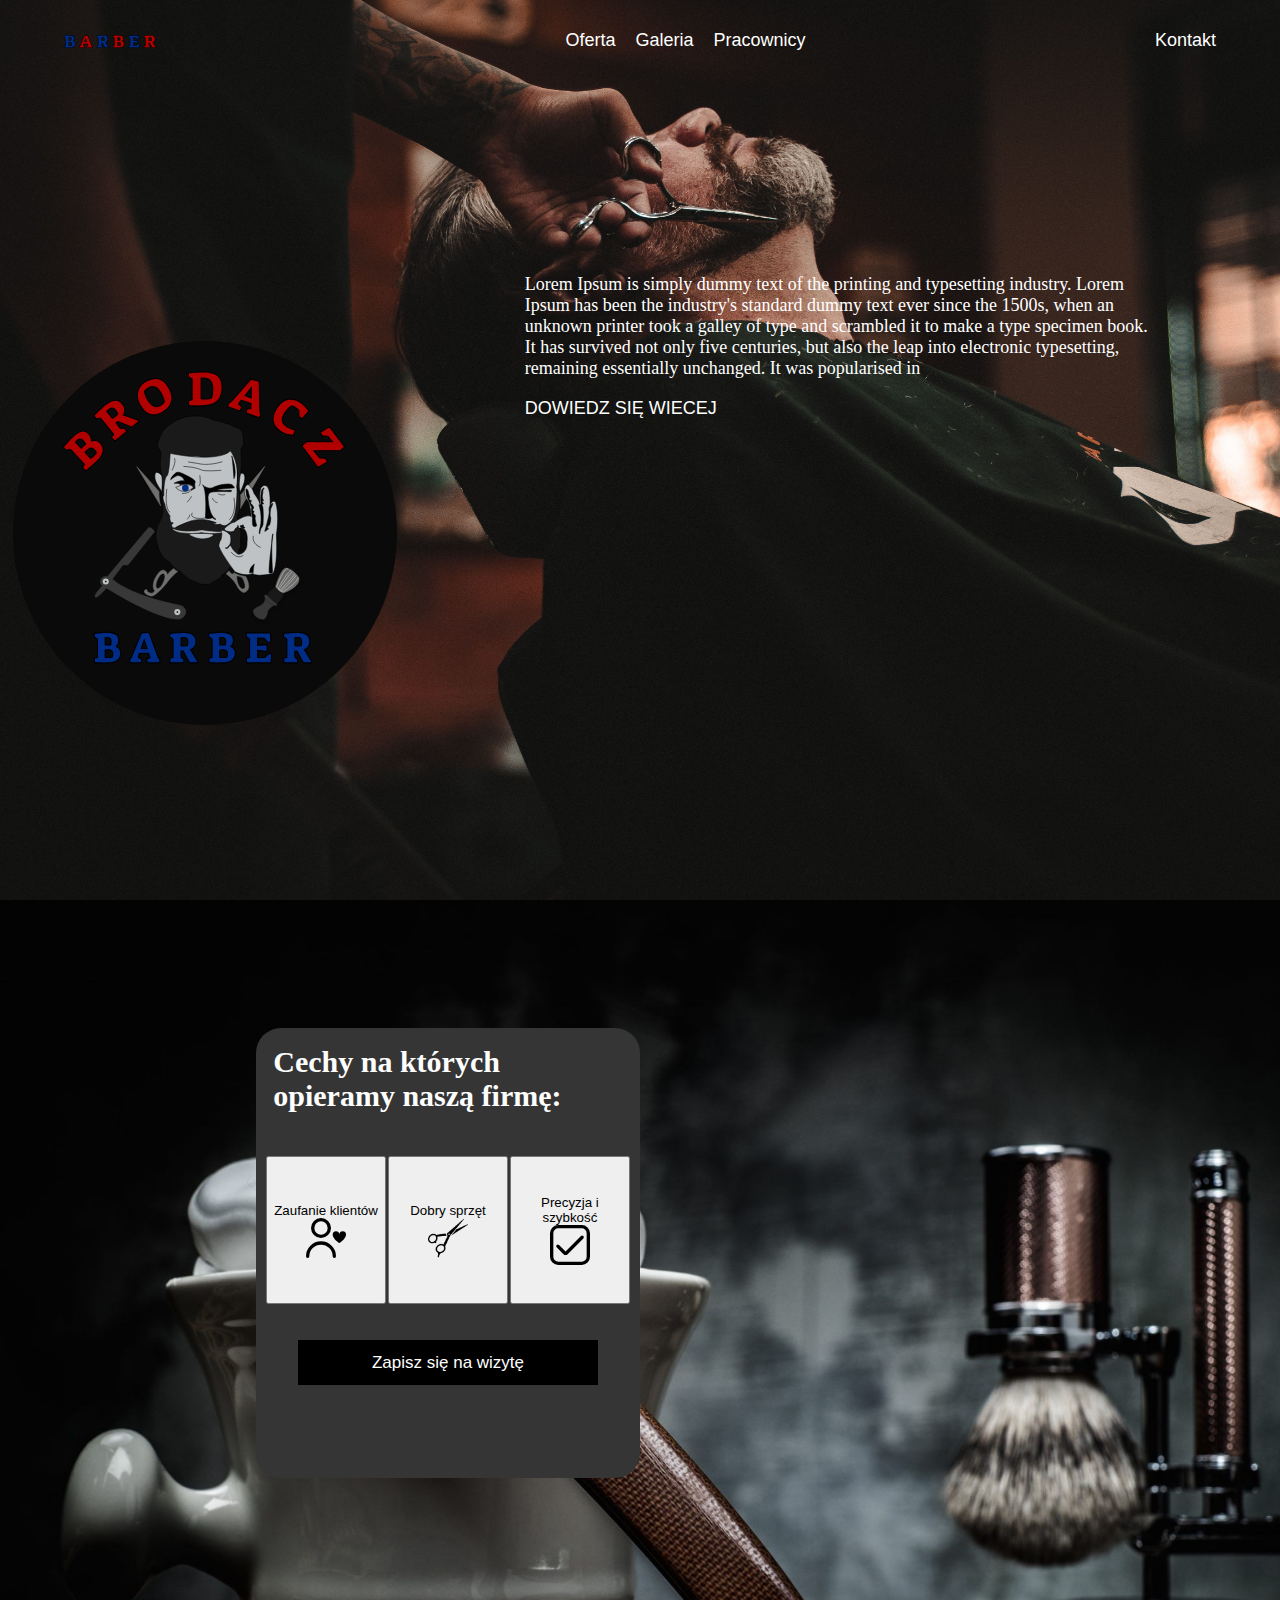
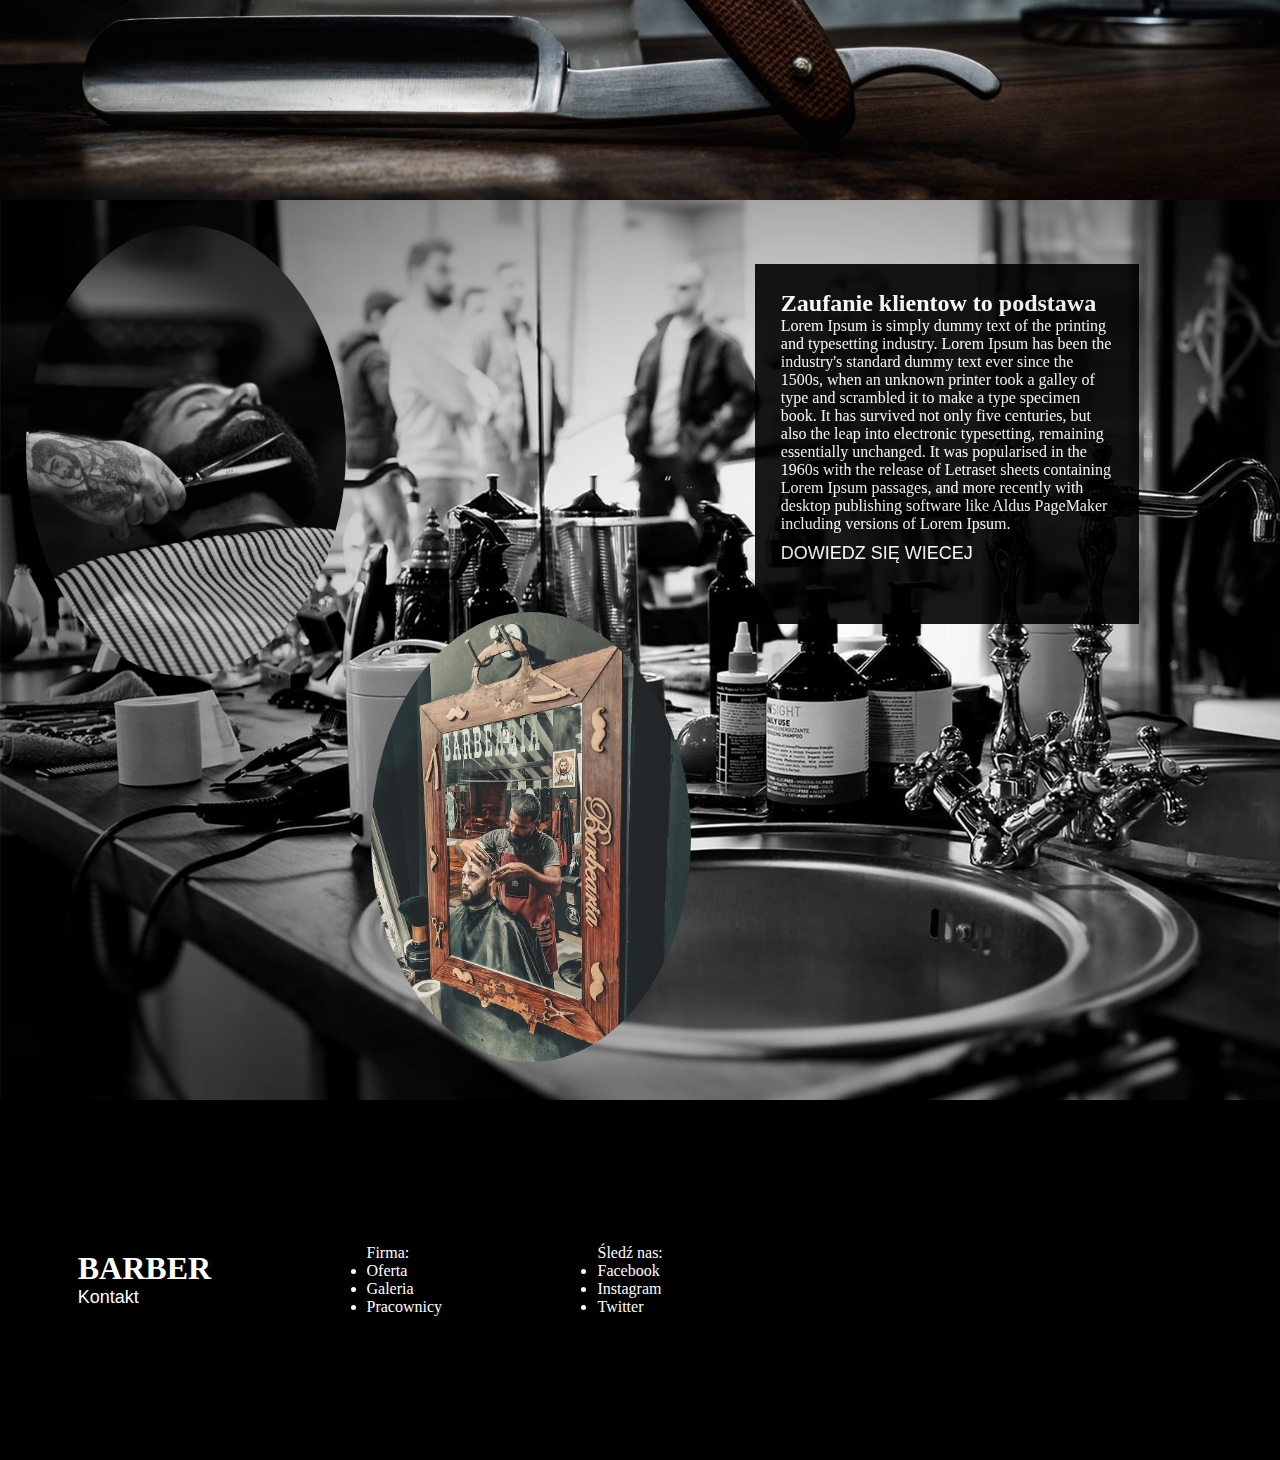
==== index.html @ b6f9b052 "." ====
<html lang="en">
<head>
    <link rel="stylesheet" href="main-css.css">
    <link rel="stylesheet" href="css-try.css">
    <meta charset="UTF-8">
    <meta http-equiv="X-UA-Compatible" content="IE=edge">
    <meta name="viewport" content="width=device-width, initial-scale=1.0">
    <link rel="icon" type="image/x-icon" href="IMAGES-SVG/LOGO-BARBER.svg">
    <title>BARBER</title>
</head>
<body>
    <section class="section-top">

<header>
    <nav>
        <img class="logo-name" src="IMAGES-SVG/BARBER.svg">
        <ul>
            <li id="element"><a href="oferta.html"><button class="btn">Oferta</button></a></li>
            <li id="element"><a href="galeria.html"><button class="btn">Galeria</button></a></li>    
            <li id="element"><a href="pracownicy.html"><button class="btn">Pracownicy</button></a></li>
            
        </ul>
        <button class="btn"><a href="kontakt.html">Kontakt</a></button>
        
    </nav>
    
</header>


<section class="main-section">
<img class="circle-barber" src="IMAGES-SVG/CIRCLE-BARBER.svg">

<div class="title1">




    <div class="welcome">
    
    <p>Lorem Ipsum is simply dummy text of the printing and 
        typesetting industry. Lorem Ipsum has been the industry's 
        standard dummy text ever since the 1500s, when an unknown 
        printer took a galley of type and scrambled it to make a 
        type specimen book. It has survived not only five centuries,
        but also the leap into electronic typesetting, 
        remaining essentially unchanged. It was popularised in</p>

        <a href="#1" class="button-1"><button class="btn" id="button-1">DOWIEDZ SIĘ WIECEJ</button></a>

    </div>
    </section>

</section>

</div>

<section id="1" class="traits-begin">

    <div class="text-right">
        <h1 class="more-text">Cechy na których opieramy naszą firmę:</h1>

        <div class="cechy">
            <button class="button-1"><div class="cecha-1">Zaufanie klientów <img class="icon-1"  src="IMAGES-SVG/following.svg" /></div></button>
            <button class="button-1"><div class="cecha-1">Dobry sprzęt <img class="icon-1" src="IMAGES/001-scissors.png"/></div></button>
            <button class="button-1"><div class="cecha-1">Precyzja i szybkość <img  class="icon-1" src="IMAGES-SVG/checkbox.svg"/></div></button>
        </div>

<div id="test123">
    <a><button class="button-2">Zapisz się na wizytę</button></a>
</div>
    
    
</div>

   

</section>


<section class="traits-left">
    <img class="zdj-left" src="IMAGES/klient-1.jpg">
    <img class="zdj-2137" src="IMAGES/wallpaper-8.jpg">
    <div class="tekst-lewy">
        <h2>Zaufanie klientow to podstawa</h2>
        Lorem Ipsum is simply dummy text of the printing and 
        typesetting industry. Lorem Ipsum has been the industry's 
        standard dummy text ever since the 1500s, when an unknown 
        printer took a galley of type and scrambled it to make a 
        type specimen book. It has survived not only five centuries,
        but also the leap into electronic typesetting, 
        remaining essentially unchanged. It was popularised in
        the 1960s with the release of Letraset 
        sheets containing Lorem Ipsum passages, 
        and more recently with desktop publishing 
        software like Aldus PageMaker including versions of Lorem Ipsum.
        <a href="#1" class="button-1"><button class="btn" id="button-1">DOWIEDZ SIĘ WIECEJ</button></a>
    </div>


    </section>

    
    
<footer>
<div>
    <h1>BARBER</h1>

    <button class="btn"><a href="kontakt.html">Kontakt</a></button>
</div>
    

    <div>
        Firma:
        <ul>
            <li>Oferta</li>
            <li>Galeria</li>
            <li>Pracownicy</li>
        </ul>
    </div>



    <div>
        Śledź nas:
    <ul>
        <li>Facebook</li>
        <li>Instagram</li>
        <li>Twitter</li>
    </ul>

    </div>

    <iframe src="https://www.google.com/maps/embed?pb=!1m18!1m12!1m3!1d2559.333067509578!2d20.015437515718684!3d50.09877247942846!2m3!1f0!2f0!3f0!3m2!1i1024!2i768!4f13.1!3m3!1m2!1s0x47164553a7b355a3%3A0x20aab41b161cb13c!2sPubliczne%20Salezja%C5%84skie%20Liceum%20Og%C3%B3lnokszta%C5%82c%C4%85ce!5e0!3m2!1spl!2spl!4v1653247278977!5m2!1spl!2spl" class="map"></iframe>
    
    
    
    
</footer>


</body>
</html>
---- main-css.css ----
body{
    margin: 0;
    padding: 0;
    scroll-behavior: smooth;


    scroll-snap-type: mandatory;
    scroll-snap-points-y: repeat(100vh);
    scroll-snap-type: y mandatory;

}


section {
    scroll-snap-align: start;
    position: relative;
  }




nav{
    display: flex;
    justify-content: space-between;
    align-items: center;
    margin: 0;
    padding: 20px 5%;
}

nav ul{
    display: flex;
    list-style: none;
}

nav ul li{
    display: inline-block;
    gap: 5%;
    padding: 5%;
}

a{
    text-decoration: none;
    color: white;
}
.logo-name{
    width: 8%;
}



.section-top{
    width: 100%;
    height: 100%;
    overflow: hidden;
    position: relative;
    background-image: url(IMAGES/background-1.jpg);
    background-repeat: no-repeat;
    background-size: cover;
    animation: slide 20s infinite;
}

@keyframes slide {
    0%{
        background-image: url(IMAGES/background-1.jpg);
    }
    33%{
        background-image: url(IMAGES/background-2.jpg);
    }
    67%{
        background-image: url(IMAGES/background-3.jpg);
    }
}



.main-section{
    display: flex;
    align-items: flex-start;
    
    height: 100%;
}

.title1{
    display: flex;
    flex-direction: column;
    justify-content: center;
    align-items: center;
    padding: 10%;
    
}

.welcome{
    font-size: large;
    margin-top: 10%;
    color: white;
}

#button-1{
    margin-top: 3%;
}


.traits-begin{
    display: flex;
    background-image: url(IMAGES/narzedzia-1.jpg);
    background-repeat: no-repeat;
    background-size: cover;
    height: 100%;
    
}


.text-right{
    position: absolute;
    background-color: rgb(53, 53, 53);
    border-radius: 25px;
    width: 30%;
    height: 50%;
    color: white;
    margin-top: 10%;
    margin-left: 20%;
    padding: 10px;
    display: flex;
    flex-direction: column;
    
}

.cechy{
    display: flex;
    justify-content: space-between;
    align-items: center;
    margin-top: 20%;
}

.cecha-1{
    display: flex;
    flex-direction: column;
    align-items: center;
    color: black;
}

.icon-1{
    height: 40px;
    width: 40px;
}

.button-1{
    width: 33%;
    height: 200%;

}




.button-2{
    
    border: none;
    background-color: black;
    color: white;
    width: 300px;
    height: 45px;
    font-size: 17px;
    
}

.button-2:hover{
    background-color: rgb(94, 91, 91);
}

#test123{
    display: flex;
    justify-content: center;
    margin-top: 20%;
}

.more-inf{
    margin: 2%;
    width: 35%;
    height: 90%;
    
}

.more-text{
    margin: 2%;
    font-size: 30px;
}


.circle-barber{
    align-self: center;
    width: 30%;
    margin-left: 1%;
}

.zdj-left{
    height: 50%;
    width: 25%;
    border-radius: 50%;
    margin: 2%;

}

#main-name{
    
    justify-content: flex-start;
    align-self: flex-start;
    font-size: 500%;
}



.traits-left{
    display: flex;
    background-image: url(IMAGES/wallpaper-6.jpg);
    background-repeat: no-repeat;
    background-size: cover;
    height: 100%;
    width: 100%;
    flex-direction: row;
}

.tekst-lewy{
    width: 30%;
    height: 40%;
    background-color: black;
    opacity: 90%;
    color: white;
    padding: 2%;
    margin: 5%;
}

.traits-right{
    height: 100%;
    background-color: rgb(20, 20, 255);
}


.zdj-2137{
    height: 50%;
    width: 25%;
    border-radius: 50%;
    align-self: flex-end;
    margin-bottom: 3%;
}







.map{
    width: 30%;
    height: 90%;
    border: none;
}


footer{
    background-color: black;
    color: white;
    height: 40%;
    display: flex;
    justify-content: space-around;
    align-items: center;
    

}





.oferta{
    display: flex;
}

.box{
    width: 200px;
    height: 200px;
    background-color: blue;
    margin: 10px;
}
---- css-try.css ----
/* From cssbuttons.io by @alexmaracinaru */

.btn{
    font-size: large;
    outline: none;
    border: none;
    background: none;
    color: white;
    cursor: pointer;

}

.btn::after{
    content: '';
    height: 2px;
    width: 0%;
    background-color: white;
    display: block;
    transition: .5s ease-in-out;

}

.btn:hover::after{
    content: '';
    height: 2px;
    width: 100%;
    background-color: white;
    display: block;
}

.list-link{
    position: relative;
    padding: 7px 0px;
}

.list-link::after{
    content: '';
    position: absolute;
    bottom: 0;
    left: 0;
    width: 100%;
    height: 2px;
    background: white;
    transition: 0.4s ease-out;
}

.list-link:hover::after{
    left: 0;
    width: 100%;
}


*,
*::before,
*::after {
  padding: 0;
  margin: 0;
  box-sizing: border-box;
  
}
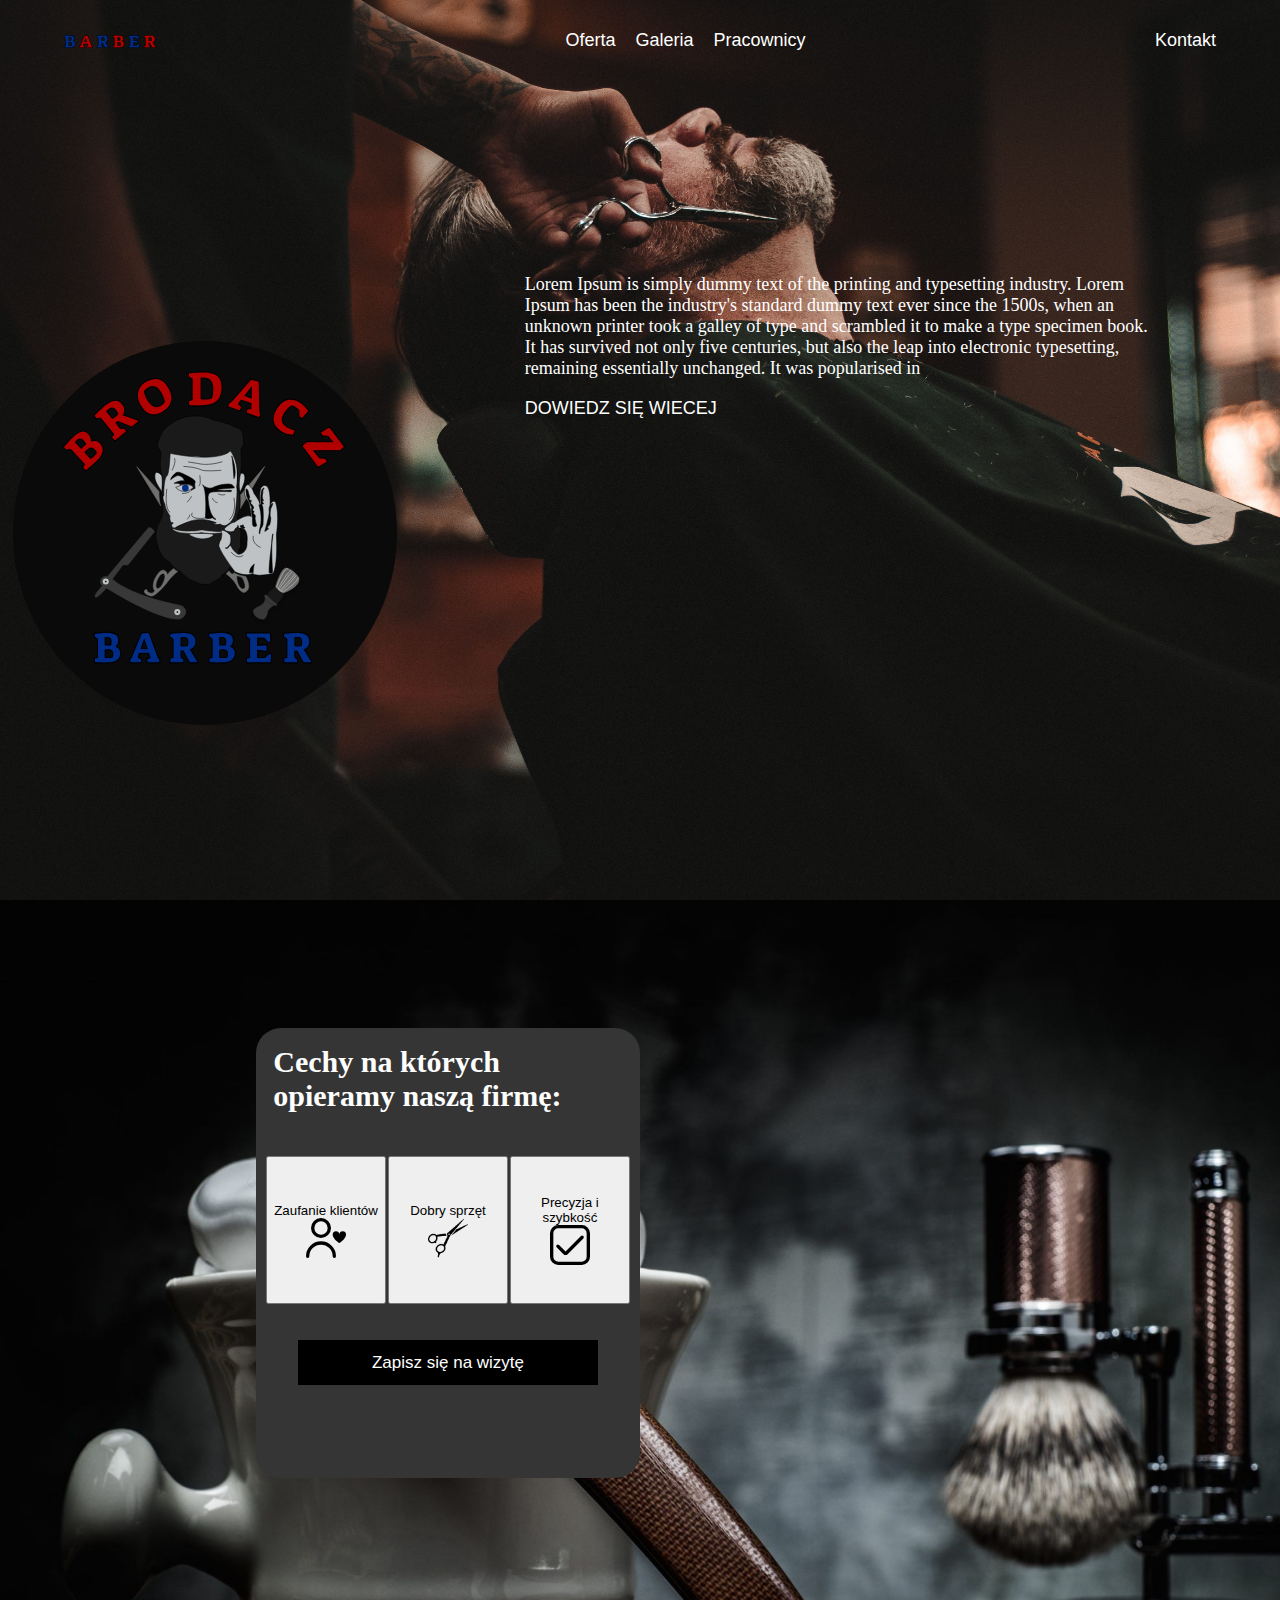
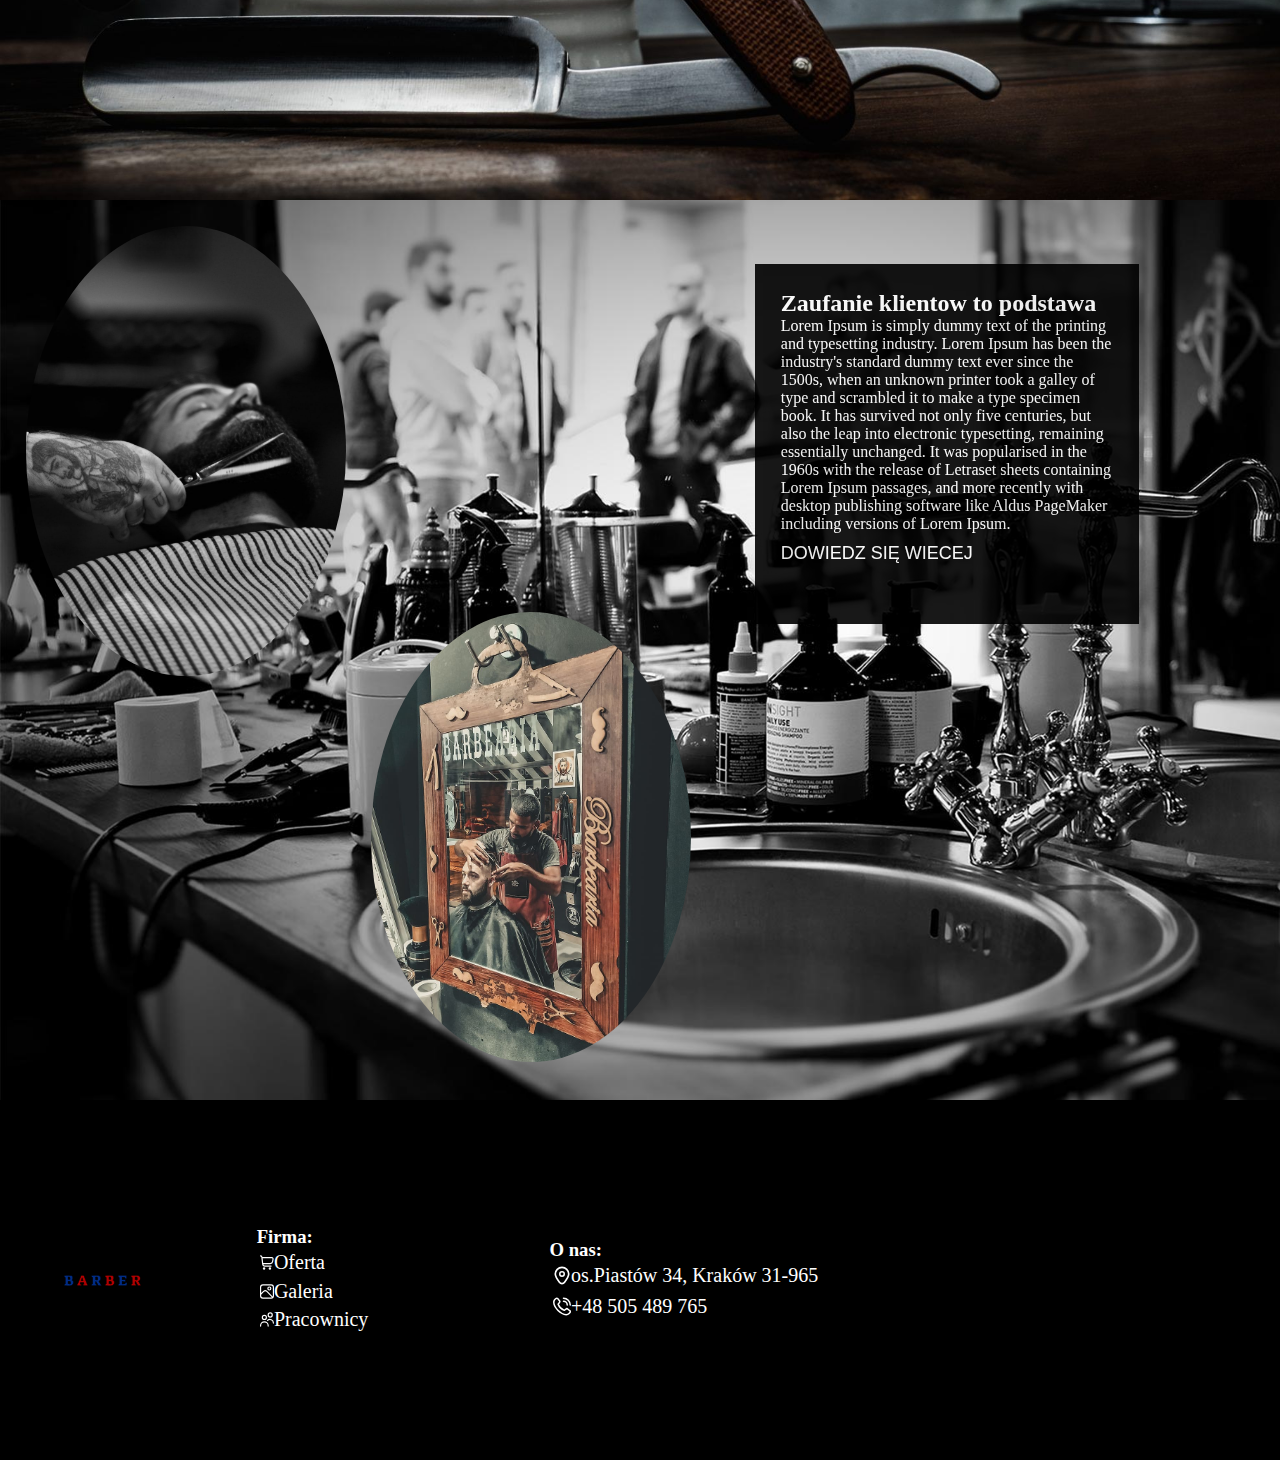
==== commit f01f5124: "." ====
--- a/index.html
+++ b/index.html
@@ -103,34 +103,33 @@
     
     
 <footer>
-<div>
-    <h1>BARBER</h1>
+<div class="div-footer-left">
+    <img class="logo-footer" src="IMAGES-SVG/BARBER.svg"/>
 
-    <button class="btn"><a href="kontakt.html">Kontakt</a></button>
+    
 </div>
     
 
     <div>
-        Firma:
-        <ul>
-            <li>Oferta</li>
-            <li>Galeria</li>
-            <li>Pracownicy</li>
+        <h3>Firma:</h3>
+        <ul class="information">
+            <a href="#"><li><img class="icon-2"  src="IMAGES-SVG/shopping-cart-free-icon-font.svg" />Oferta</li></a>
+            <a href="#"><li><img class="icon-2"  src="IMAGES-SVG/picture-free-icon-font.svg" />Galeria</li></a>
+            <a href="#"><li><img class="icon-2"  src="IMAGES-SVG/users-free-icon-font.svg" />Pracownicy</li></a>
         </ul>
     </div>
 
 
 
+    
+
     <div>
-        Śledź nas:
-    <ul>
-        <li>Facebook</li>
-        <li>Instagram</li>
-        <li>Twitter</li>
-    </ul>
-
+        <h3>O nas:</h3>
+        <ul class="information">
+            <li> <img class="icon-2"  src="IMAGES-SVG/marker-free-icon-font.svg" />os.Piastów 34, Kraków 31-965</li>
+            <li> <img class="icon-2"  src="IMAGES-SVG/phone-call-free-icon-font.svg" />+48 505 489 765</li>
+        </ul>
     </div>
-
     <iframe src="https://www.google.com/maps/embed?pb=!1m18!1m12!1m3!1d2559.333067509578!2d20.015437515718684!3d50.09877247942846!2m3!1f0!2f0!3f0!3m2!1i1024!2i768!4f13.1!3m3!1m2!1s0x47164553a7b355a3%3A0x20aab41b161cb13c!2sPubliczne%20Salezja%C5%84skie%20Liceum%20Og%C3%B3lnokszta%C5%82c%C4%85ce!5e0!3m2!1spl!2spl!4v1653247278977!5m2!1spl!2spl" class="map"></iframe>
     
     
--- a/main-css.css
+++ b/main-css.css
@@ -257,6 +257,34 @@
 }
 
 
+.information li{
+    list-style: none;
+    display: flex;
+    font-size: 20px;
+    padding: 1%;
+    
+    
+}
+
+
+
+
+
+.information li:hover{
+    color: blue;
+    
+}
+
+
+.logo-footer{
+    width: 40%;
+}
+
+.icon-2{
+    width: 5%;
+}
+
+
 footer{
     background-color: black;
     color: white;
@@ -264,9 +292,13 @@
     display: flex;
     justify-content: space-around;
     align-items: center;
-    
-
-}
+    padding-left: 5%;
+    padding-right: 5%;
+
+}
+
+
+
 
 
 
@@ -274,6 +306,7 @@
 
 .oferta{
     display: flex;
+    flex-wrap: wrap;
 }
 
 .box{
@@ -281,4 +314,5 @@
     height: 200px;
     background-color: blue;
     margin: 10px;
-}+}
+
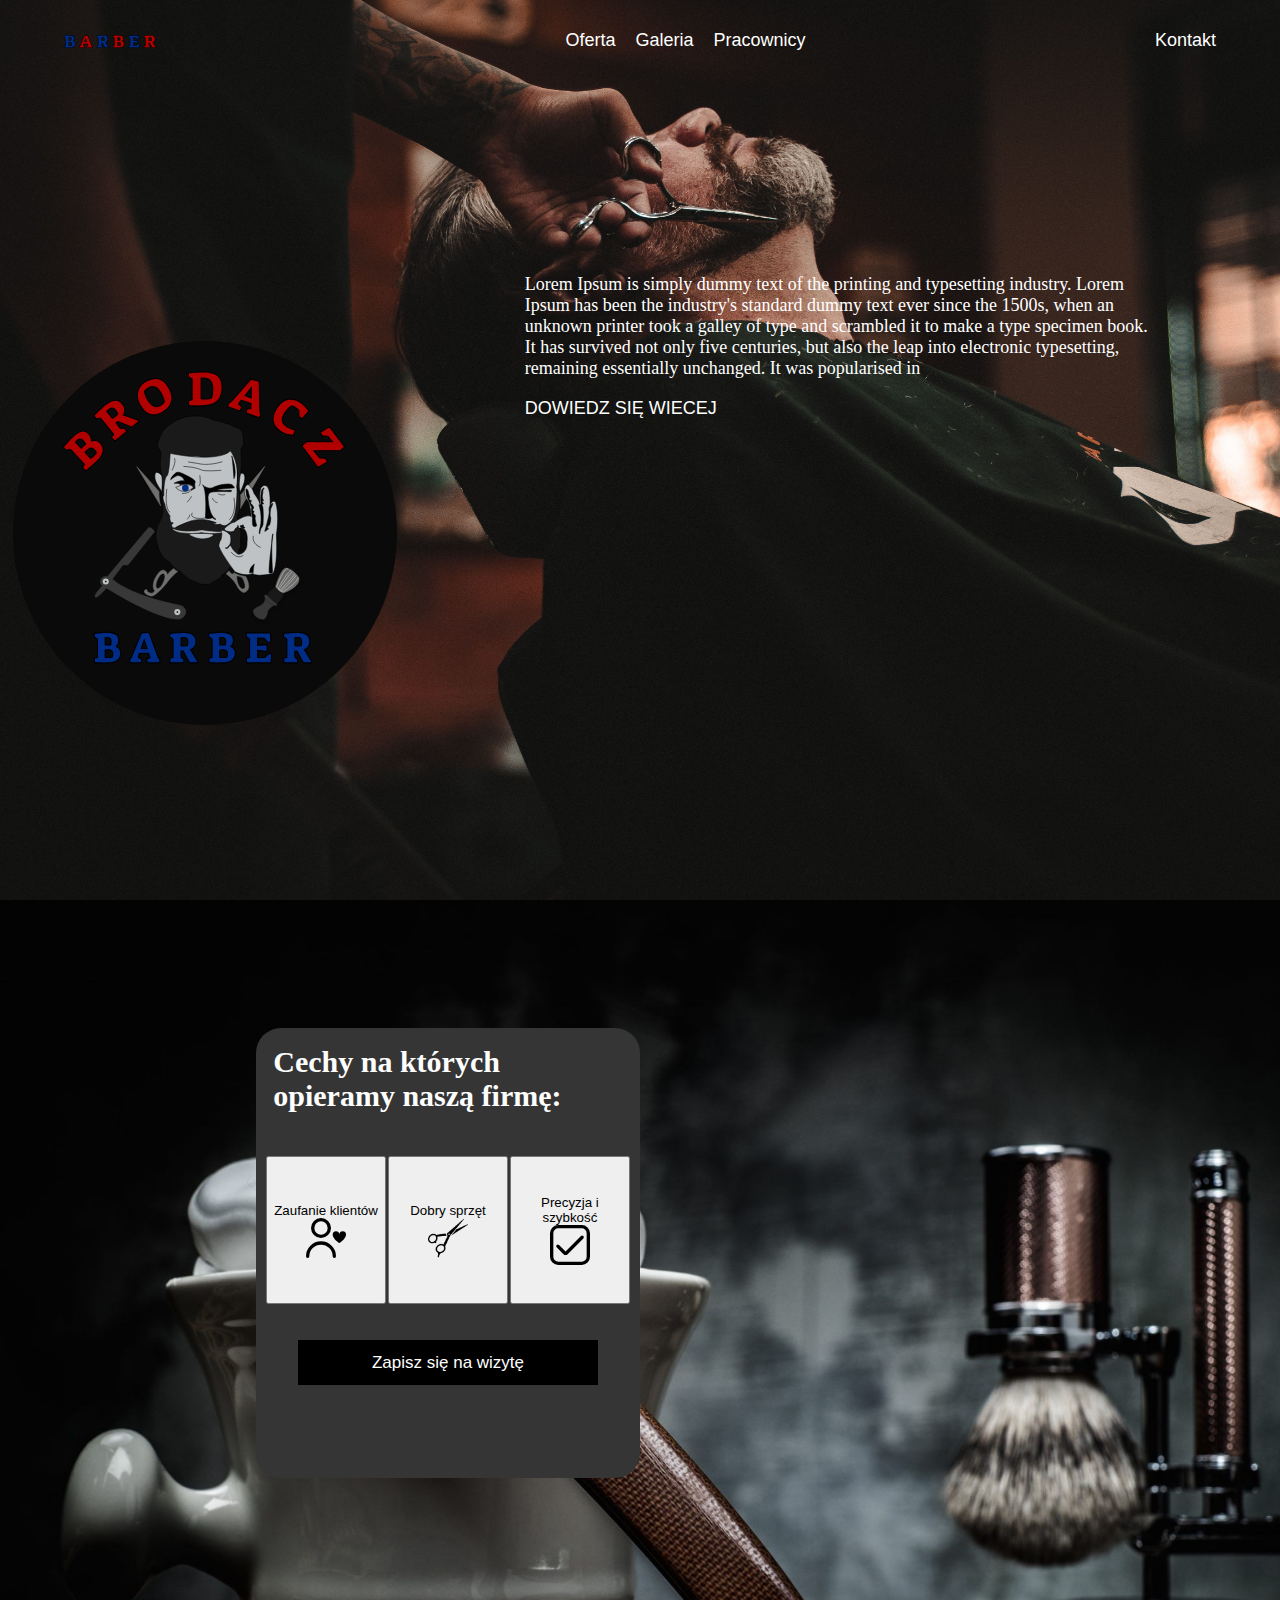
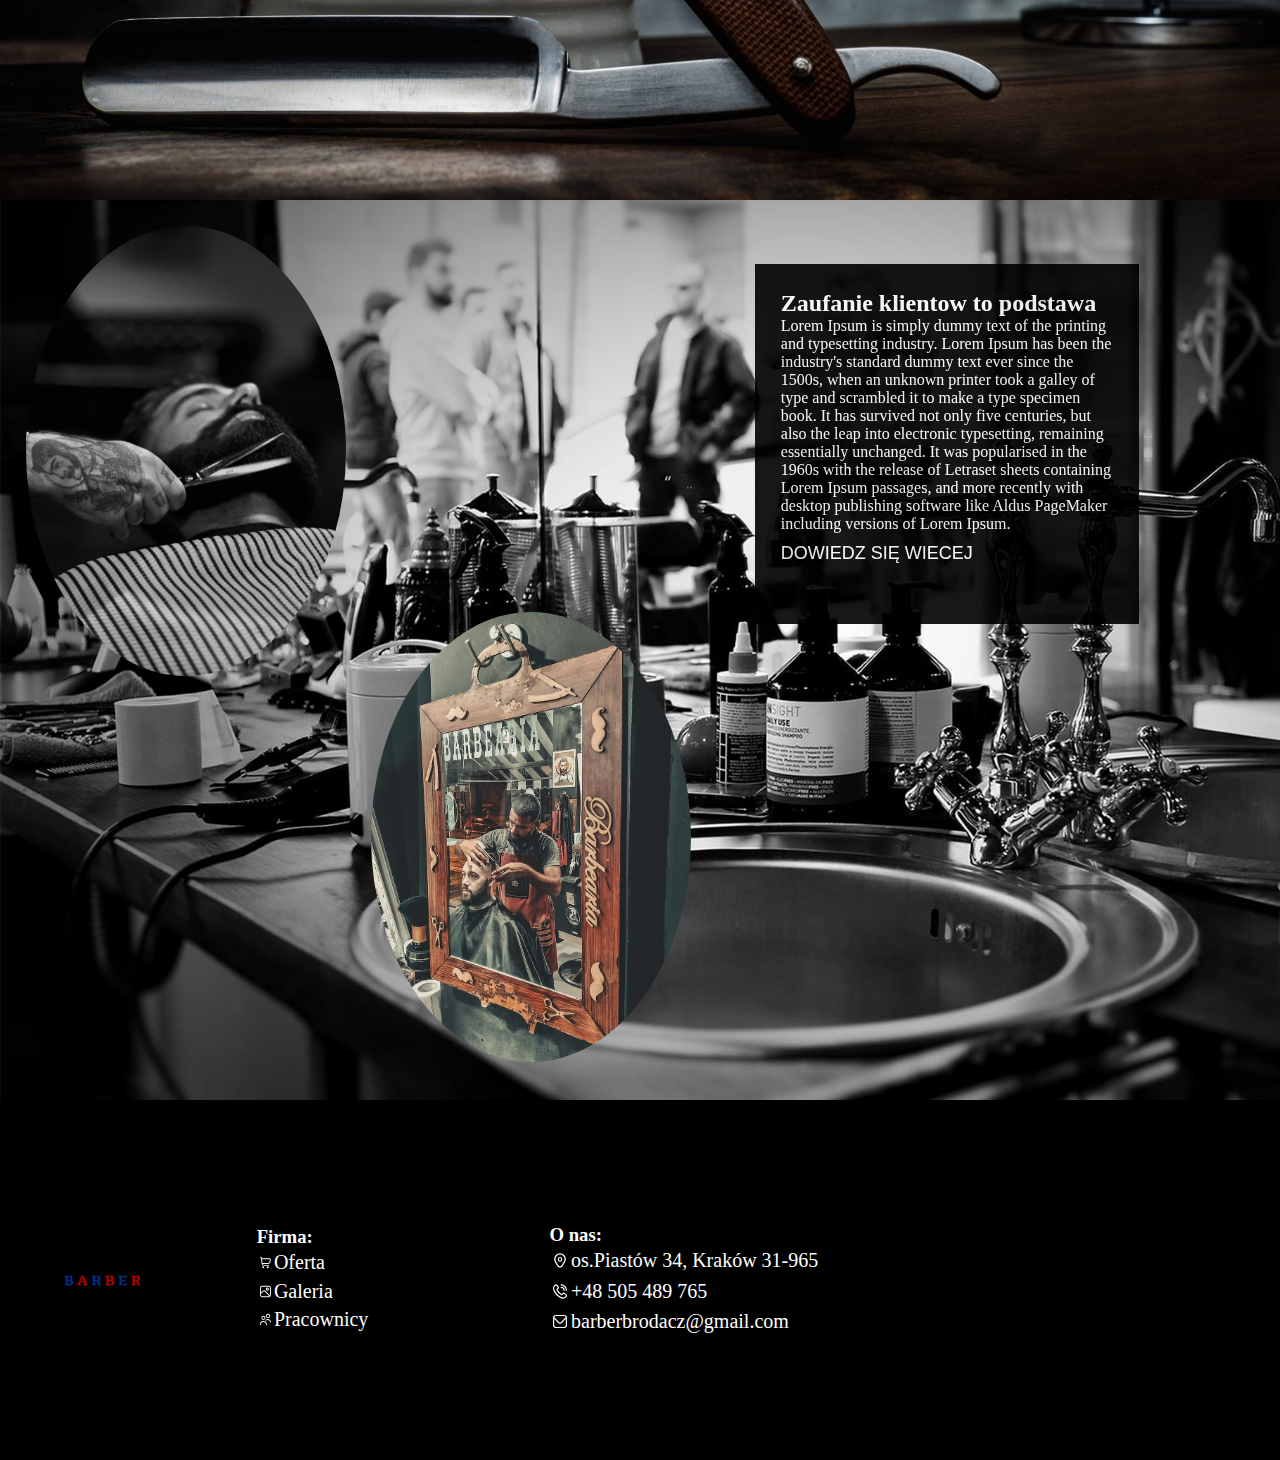
==== commit 116a8635: "." ====
--- a/index.html
+++ b/index.html
@@ -128,6 +128,7 @@
         <ul class="information">
             <li> <img class="icon-2"  src="IMAGES-SVG/marker-free-icon-font.svg" />os.Piastów 34, Kraków 31-965</li>
             <li> <img class="icon-2"  src="IMAGES-SVG/phone-call-free-icon-font.svg" />+48 505 489 765</li>
+            <li> <img class="icon-2"  src="IMAGES-SVG/envelope-free-icon-font.svg" />barberbrodacz@gmail.com</li>
         </ul>
     </div>
     <iframe src="https://www.google.com/maps/embed?pb=!1m18!1m12!1m3!1d2559.333067509578!2d20.015437515718684!3d50.09877247942846!2m3!1f0!2f0!3f0!3m2!1i1024!2i768!4f13.1!3m3!1m2!1s0x47164553a7b355a3%3A0x20aab41b161cb13c!2sPubliczne%20Salezja%C5%84skie%20Liceum%20Og%C3%B3lnokszta%C5%82c%C4%85ce!5e0!3m2!1spl!2spl!4v1653247278977!5m2!1spl!2spl" class="map"></iframe>
--- a/main-css.css
+++ b/main-css.css
@@ -282,6 +282,7 @@
 
 .icon-2{
     width: 5%;
+    padding-right: 1%;
 }
 
 
@@ -302,11 +303,18 @@
 
 
 
-
+.oferta-body{
+    background-image: url(IMAGES/wallpaper-7.png);
+    background-repeat: no-repeat;
+    background-size: cover;
+    height: 200%;
+    width: 100%;
+}
 
 .oferta{
     display: flex;
     flex-wrap: wrap;
+
 }
 
 .box{
@@ -316,3 +324,9 @@
     margin: 10px;
 }
 
+.oferta-reszta{
+    display: flex;
+    align-items: center;
+    justify-content: center;
+    flex-direction: column;
+}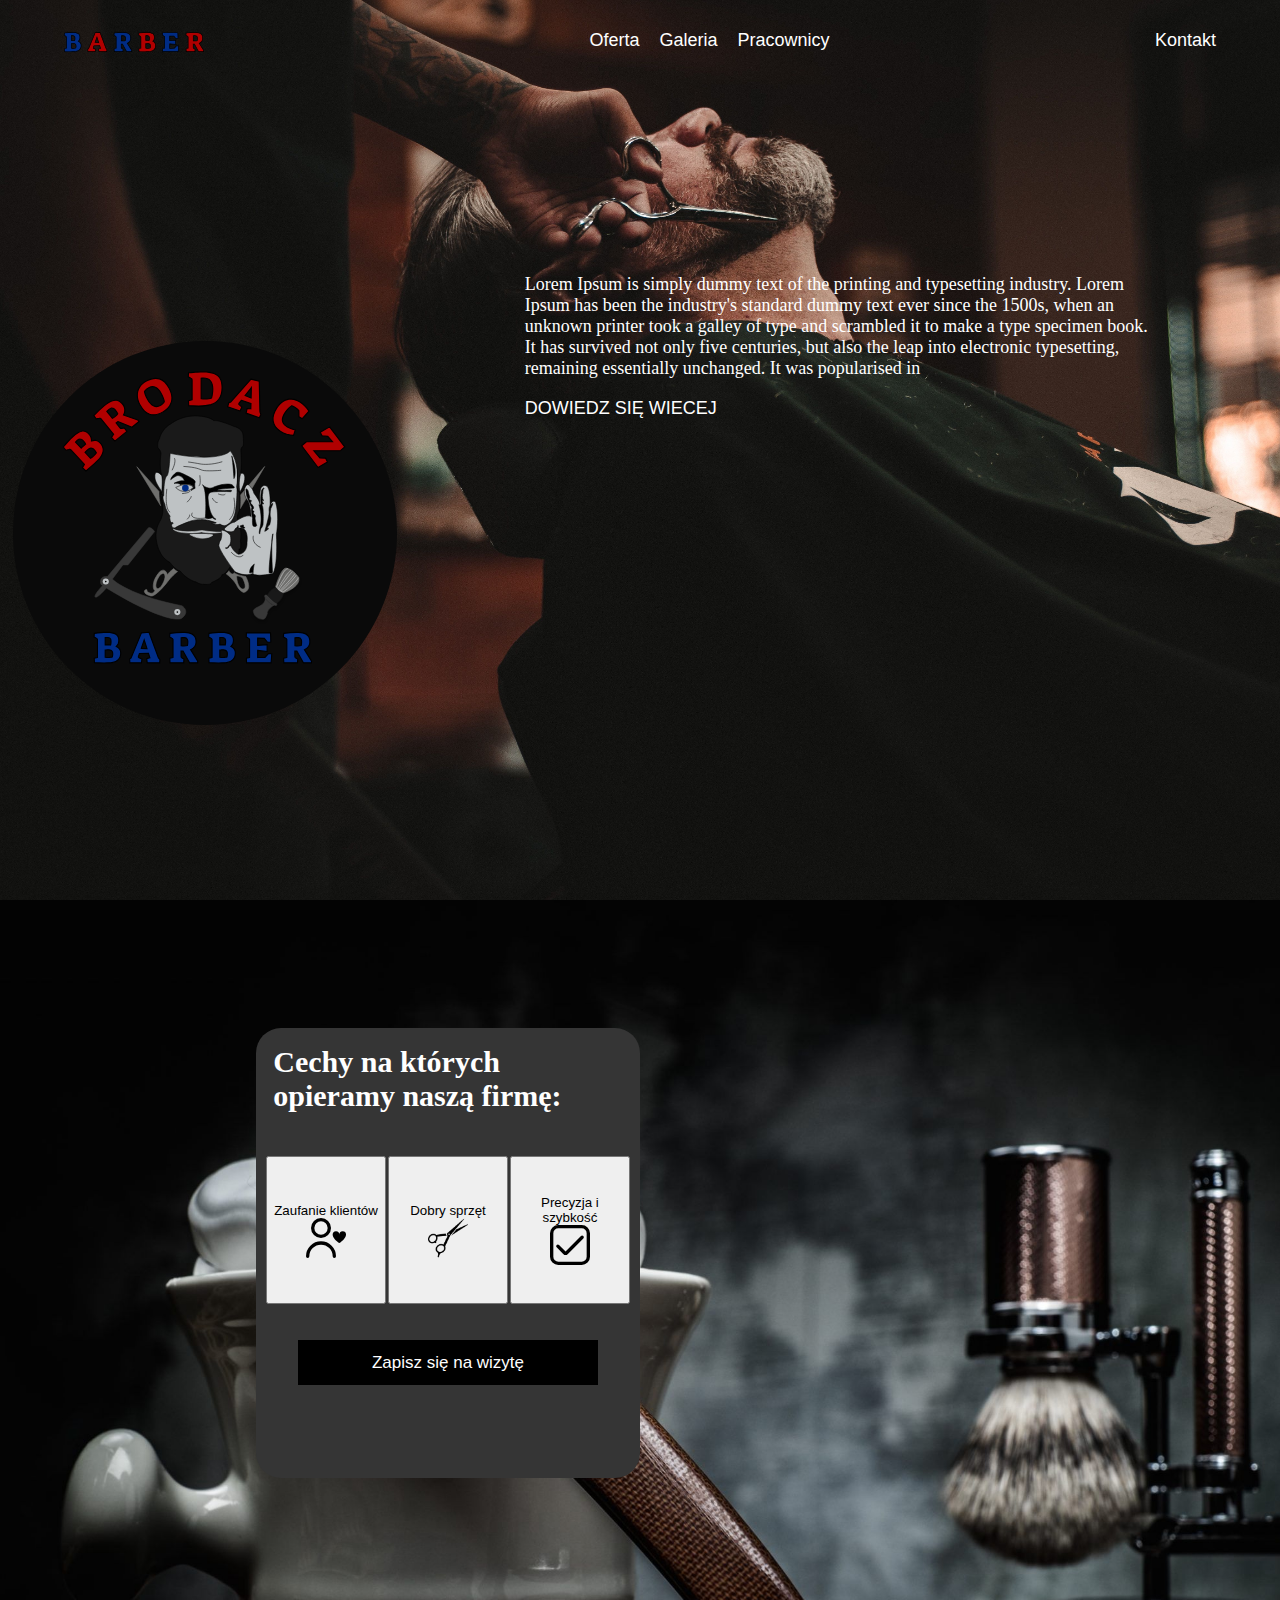
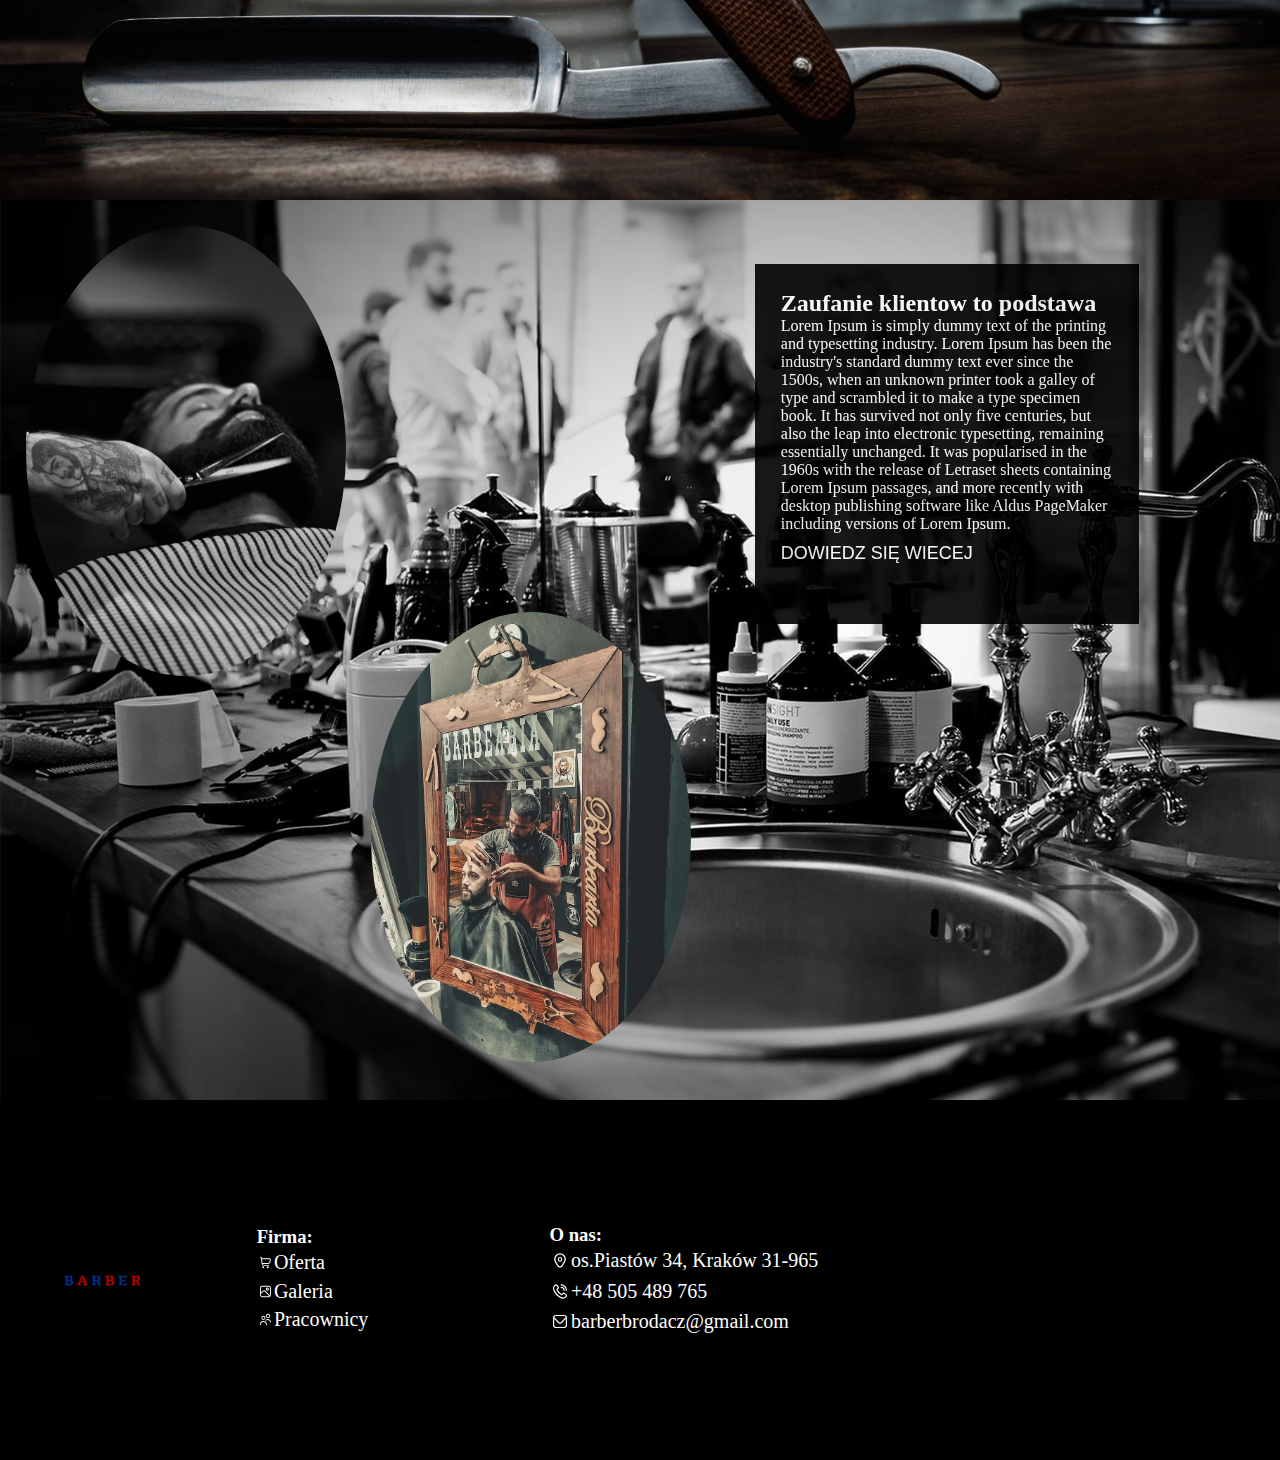
==== commit b1a3db4a: "." ====
--- a/index.html
+++ b/index.html
@@ -14,7 +14,7 @@
 
 <header>
     <nav>
-        <img class="logo-name" src="IMAGES-SVG/BARBER.svg">
+        <a href="index.html"><img class="logo-name" src="IMAGES-SVG/BARBER.svg"></a>
         <ul>
             <li id="element"><a href="oferta.html"><button class="btn">Oferta</button></a></li>
             <li id="element"><a href="galeria.html"><button class="btn">Galeria</button></a></li>    
--- a/main-css.css
+++ b/main-css.css
@@ -4,15 +4,13 @@
     scroll-behavior: smooth;
 
 
-    scroll-snap-type: mandatory;
-    scroll-snap-points-y: repeat(100vh);
-    scroll-snap-type: y mandatory;
+    
 
 }
 
 
 section {
-    scroll-snap-align: start;
+    
     position: relative;
   }
 
@@ -43,7 +41,7 @@
     color: white;
 }
 .logo-name{
-    width: 8%;
+    height: 20px;
 }
 
 
@@ -80,6 +78,13 @@
     height: 100%;
 }
 
+
+@media screen and (max-width: 780px) {
+    .main-section{
+        flex-direction: column;
+        justify-content: center;
+    }}
+
 .title1{
     display: flex;
     flex-direction: column;
@@ -307,7 +312,7 @@
     background-image: url(IMAGES/wallpaper-7.png);
     background-repeat: no-repeat;
     background-size: cover;
-    height: 200%;
+    height: 100vh;
     width: 100%;
 }
 
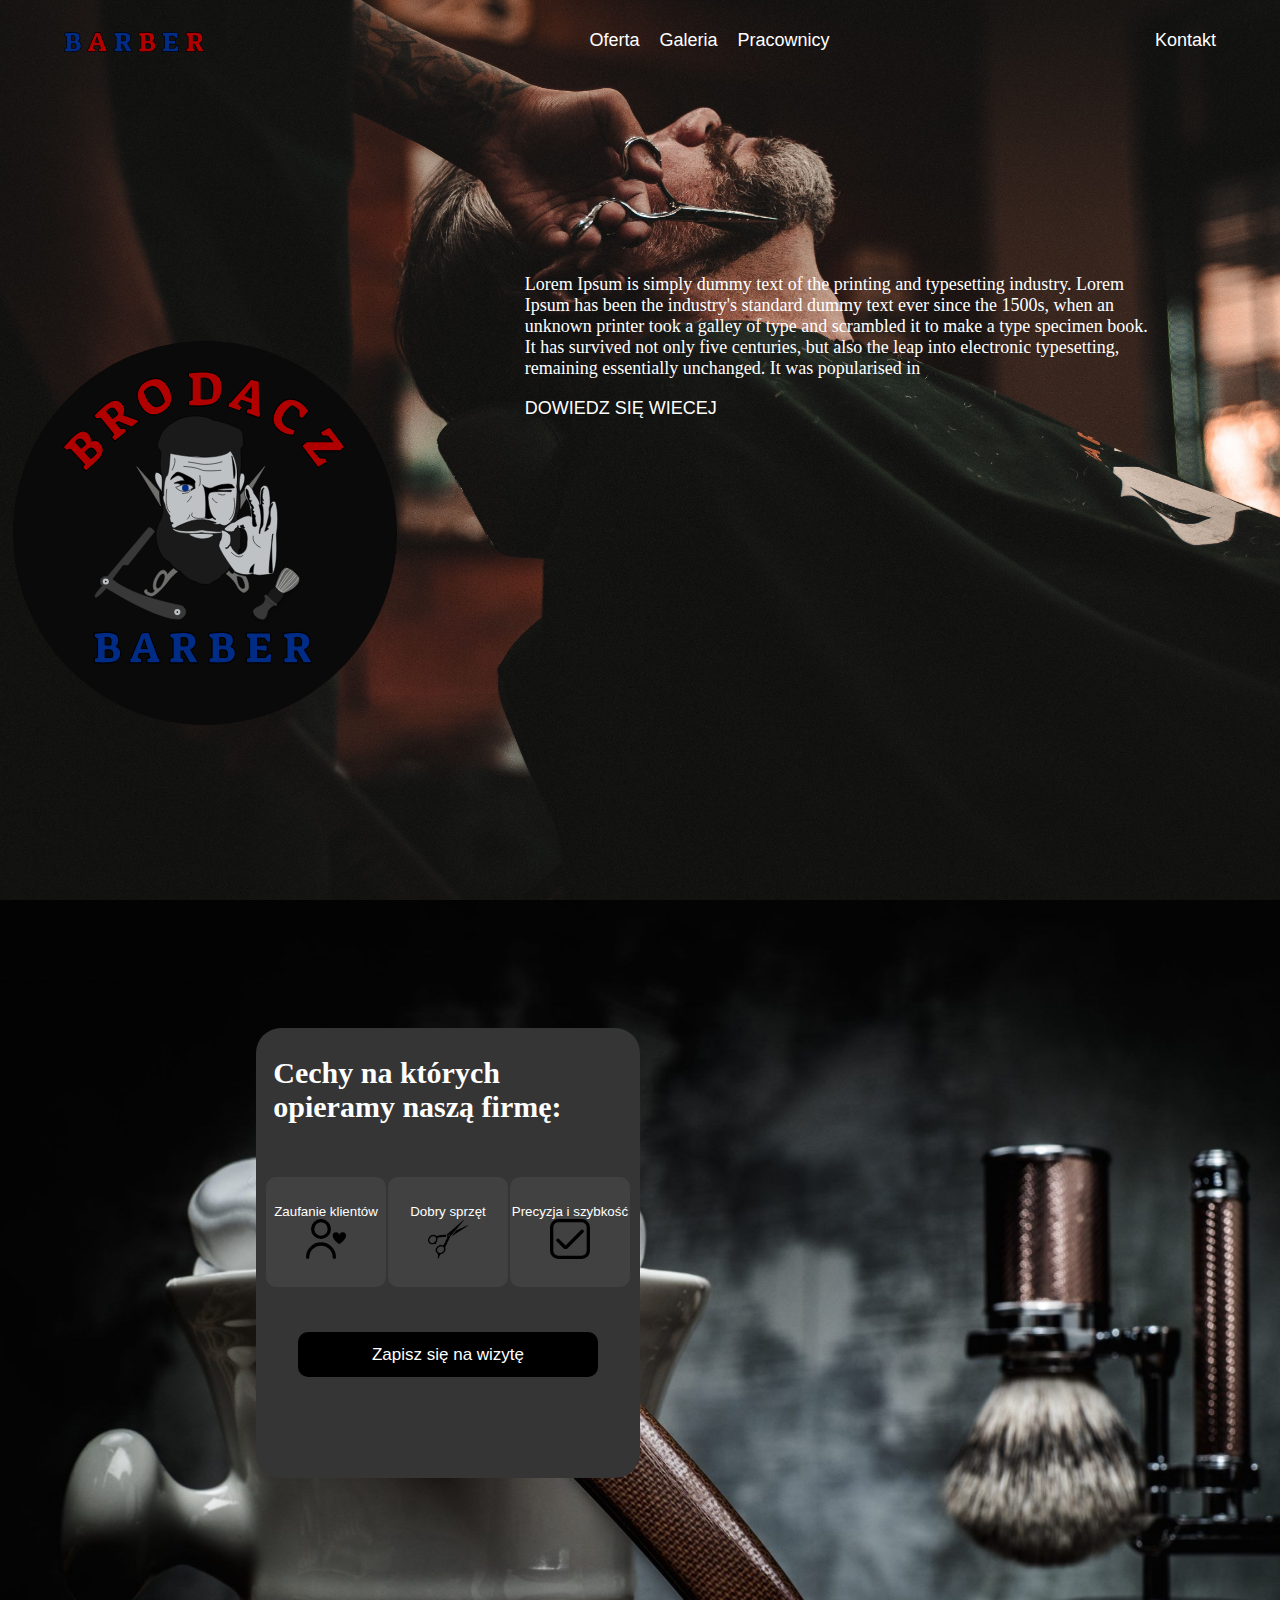
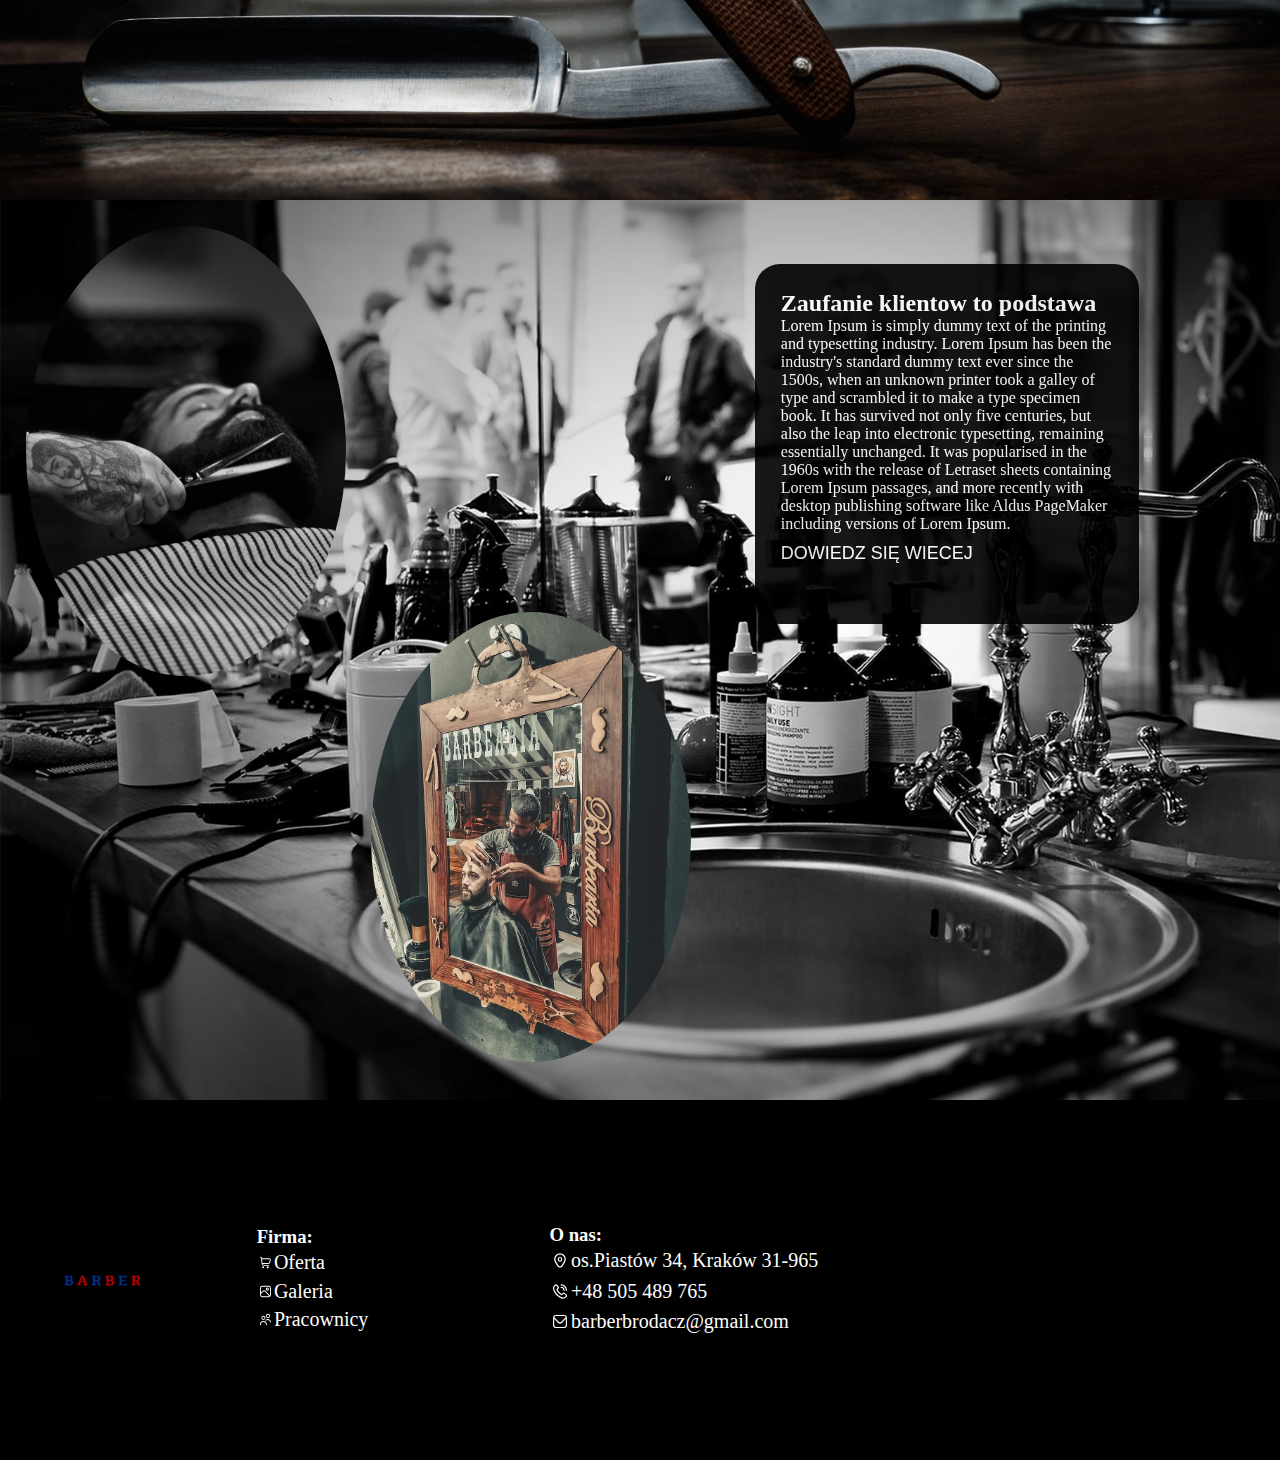
==== commit 85381fbd: "." ====
--- a/index.html
+++ b/index.html
@@ -46,7 +46,7 @@
         but also the leap into electronic typesetting, 
         remaining essentially unchanged. It was popularised in</p>
 
-        <a href="#1" class="button-1"><button class="btn" id="button-1">DOWIEDZ SIĘ WIECEJ</button></a>
+        <a href="#1" class=""><button class="btn" id="button-1">DOWIEDZ SIĘ WIECEJ</button></a>
 
     </div>
     </section>
@@ -93,8 +93,8 @@
         the 1960s with the release of Letraset 
         sheets containing Lorem Ipsum passages, 
         and more recently with desktop publishing 
-        software like Aldus PageMaker including versions of Lorem Ipsum.
-        <a href="#1" class="button-1"><button class="btn" id="button-1">DOWIEDZ SIĘ WIECEJ</button></a>
+        software like Aldus PageMaker including versions of Lorem Ipsum.<br>
+        <a href="#1" class=""><button class="btn" id="button-1">DOWIEDZ SIĘ WIECEJ</button></a>
     </div>
 
 
--- a/main-css.css
+++ b/main-css.css
@@ -79,7 +79,7 @@
 }
 
 
-@media screen and (max-width: 780px) {
+@media screen and (max-width: 1000px) {
     .main-section{
         flex-direction: column;
         justify-content: center;
@@ -130,6 +130,36 @@
     
 }
 
+
+
+
+
+
+@media screen and (max-width: 1050px) {
+    .traits-begin{
+        display: flex;
+        align-items: center;
+        justify-content: center;
+    }
+    .text-right{
+        margin-left: 0;
+        margin-top: 0;
+        width: 300px;
+    }
+    .button-2{
+        width: 100px;
+        margin-top: 40px;
+    }
+}
+
+
+
+
+
+
+
+
+
 .cechy{
     display: flex;
     justify-content: space-between;
@@ -141,7 +171,7 @@
     display: flex;
     flex-direction: column;
     align-items: center;
-    color: black;
+    color: white;
 }
 
 .icon-1{
@@ -152,10 +182,17 @@
 .button-1{
     width: 33%;
     height: 200%;
-
-}
-
-
+    border-radius: 10px;
+    border: none;
+    background-color: rgb(65, 65, 65);
+    
+
+}
+
+.button-1:hover{
+    background-color: rgb(29, 29, 29);
+    
+}
 
 
 .button-2{
@@ -166,6 +203,7 @@
     width: 300px;
     height: 45px;
     font-size: 17px;
+    border-radius: 10px;
     
 }
 
@@ -188,6 +226,7 @@
 
 .more-text{
     margin: 2%;
+    margin-top: 5%;
     font-size: 30px;
 }
 
@@ -198,13 +237,7 @@
     margin-left: 1%;
 }
 
-.zdj-left{
-    height: 50%;
-    width: 25%;
-    border-radius: 50%;
-    margin: 2%;
-
-}
+
 
 #main-name{
     
@@ -225,6 +258,20 @@
     flex-direction: row;
 }
 
+
+
+
+
+
+
+
+
+
+.traits-right{
+    height: 100%;
+    background-color: rgb(20, 20, 255);
+}
+
 .tekst-lewy{
     width: 30%;
     height: 40%;
@@ -233,11 +280,16 @@
     color: white;
     padding: 2%;
     margin: 5%;
-}
-
-.traits-right{
-    height: 100%;
-    background-color: rgb(20, 20, 255);
+    border-radius: 25px;
+}
+
+
+.zdj-left{
+    height: 50%;
+    width: 25%;
+    border-radius: 50%;
+    margin: 2%;
+
 }
 
 
@@ -250,15 +302,37 @@
 }
 
 
+@media screen and (max-width: 1200px) {
+    .zdj-left{
+        display: none;
+    }
+    .traits-left{
+        display: flex;
+        flex-direction: column;
+        justify-content: center;
+        align-items: center;
+    }
+    .zdj-2137{
+        align-self: auto;
+    }
+    .tekst-lewy{
+        width: 80%;
+        height: 30%;
+    }
+
+
+
+}
 
 
 
 
 
 .map{
-    width: 30%;
+    width: 600px;
     height: 90%;
     border: none;
+    
 }
 
 
@@ -306,7 +380,30 @@
 
 
 
-
+@media screen and (max-width: 1100px) {
+    footer{
+        display: flex;
+        flex-direction: column;
+        height: auto;
+        padding: 0;
+        justify-content: center;
+        align-items: center;
+    }
+
+
+}
+
+
+
+
+
+
+
+
+
+
+
+/*   !    OFERTA  !       */
 
 .oferta-body{
     background-image: url(IMAGES/wallpaper-7.png);
@@ -316,22 +413,92 @@
     width: 100%;
 }
 
+
+
+@media screen and (max-height: 800px) {
+    .oferta-body{
+        background-image: url(IMAGES/wallpaper-7.png);
+        background-repeat: no-repeat;
+        background-size: cover;
+        height: 100%;
+        width: 100%;
+    }
+
+
+}
+
 .oferta{
     display: flex;
     flex-wrap: wrap;
+    justify-content: center;
 
 }
 
 .box{
-    width: 200px;
+    width: 250px;
     height: 200px;
-    background-color: blue;
+    background-color: rgb(94, 94, 94);
     margin: 10px;
-}
-
-.oferta-reszta{
-    display: flex;
-    align-items: center;
+    display: flex;
     justify-content: center;
     flex-direction: column;
-}+    align-items: center;
+    border-radius: 25px;
+    opacity: 70%;
+}
+
+.oferta-reszta{
+    display: flex;
+    align-items: center;
+    justify-content: center;
+    flex-direction: column;
+}
+
+
+.button-3{
+    border: none;
+    background-color: black;
+    color: white;
+    width: 80px;
+    height: 30px;
+    
+    margin-top: 30px;
+    border-radius: 10px;
+}
+
+.button-3:hover{
+    background-color: #002C85;
+}
+
+#oferta1{
+    font-size: 3em;
+    font-weight: bolder;
+    padding-bottom: 10px;
+    border-bottom: 3px solid rgb(255, 255, 255);
+    color: white;
+    margin-bottom: 2%;
+    width: 50%;
+    text-align: center;
+}
+
+
+
+
+
+/* PRACOWNICY     */
+
+
+.pracownicy-main{
+    background-image: url(IMAGES/wallpaper-6.jpg);
+    background-repeat: no-repeat;
+    background-size: cover;
+    height: 100vh;
+}
+
+
+
+
+
+
+
+
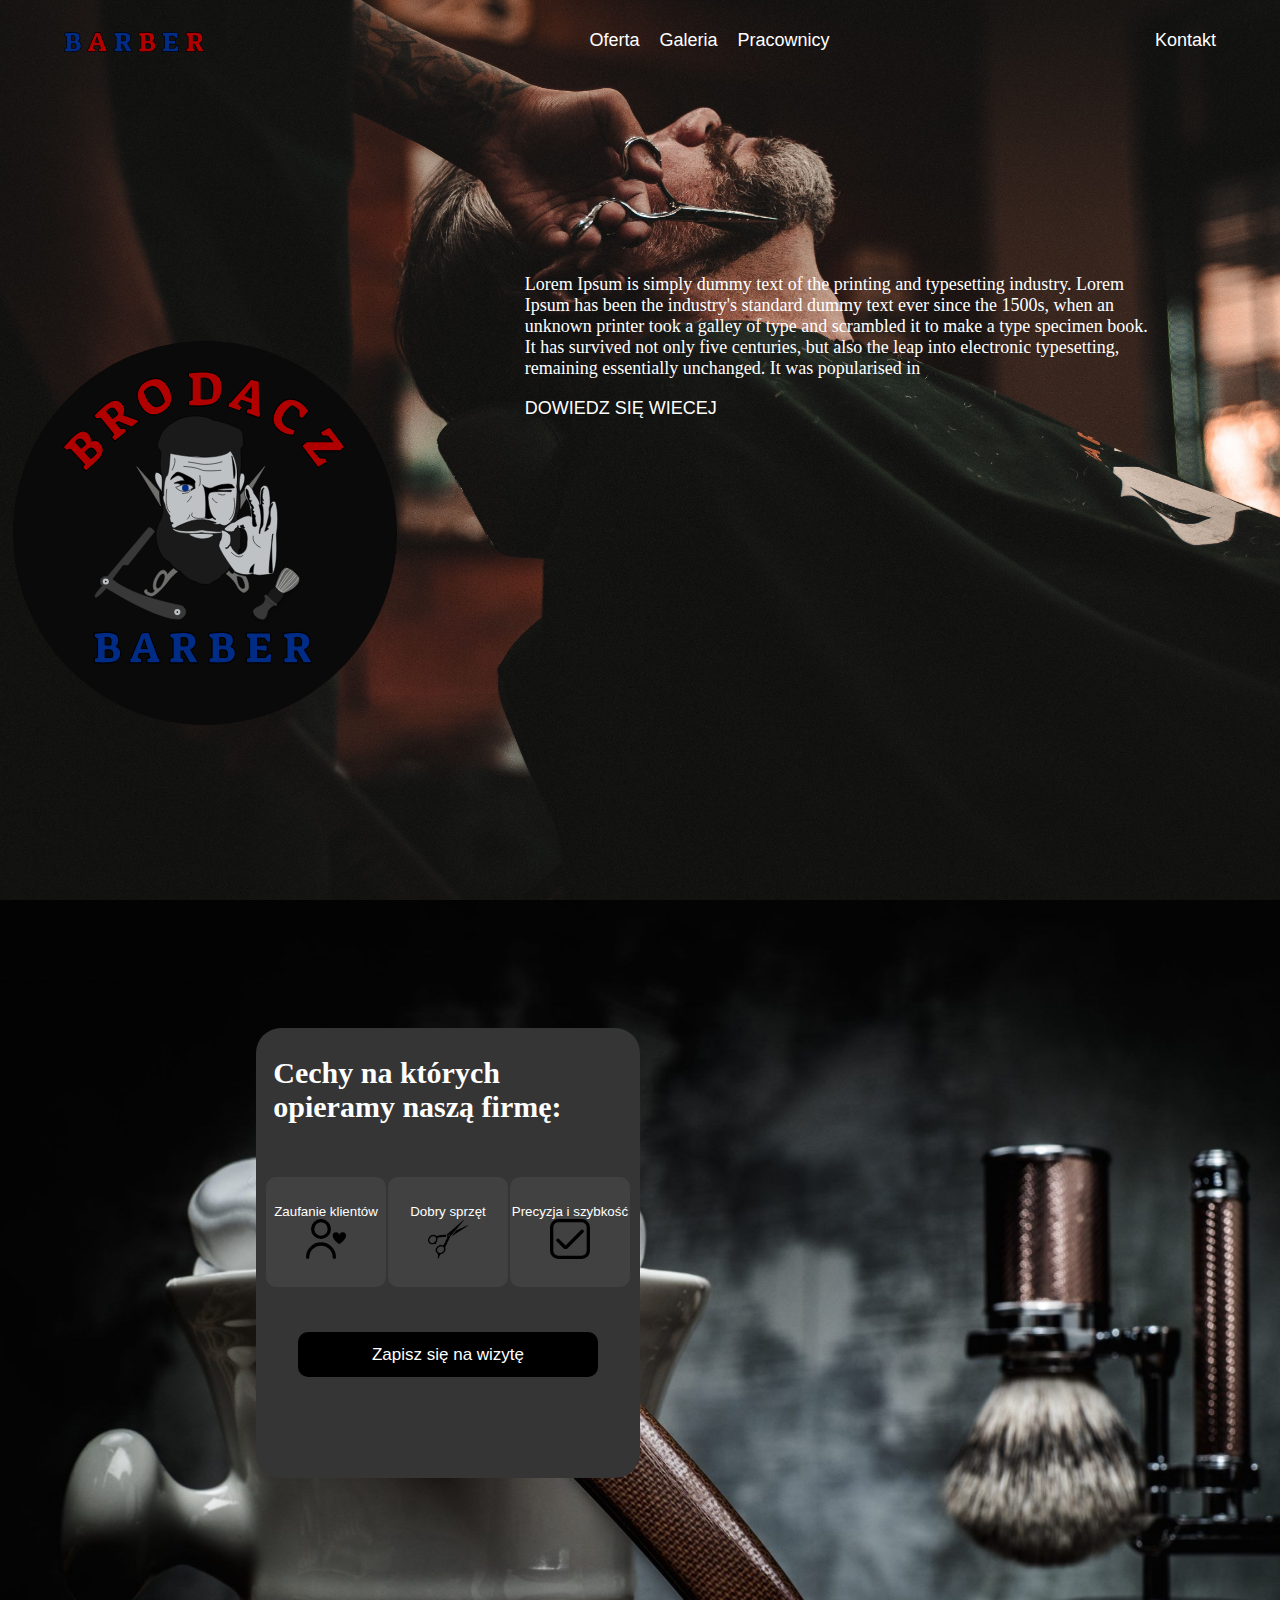
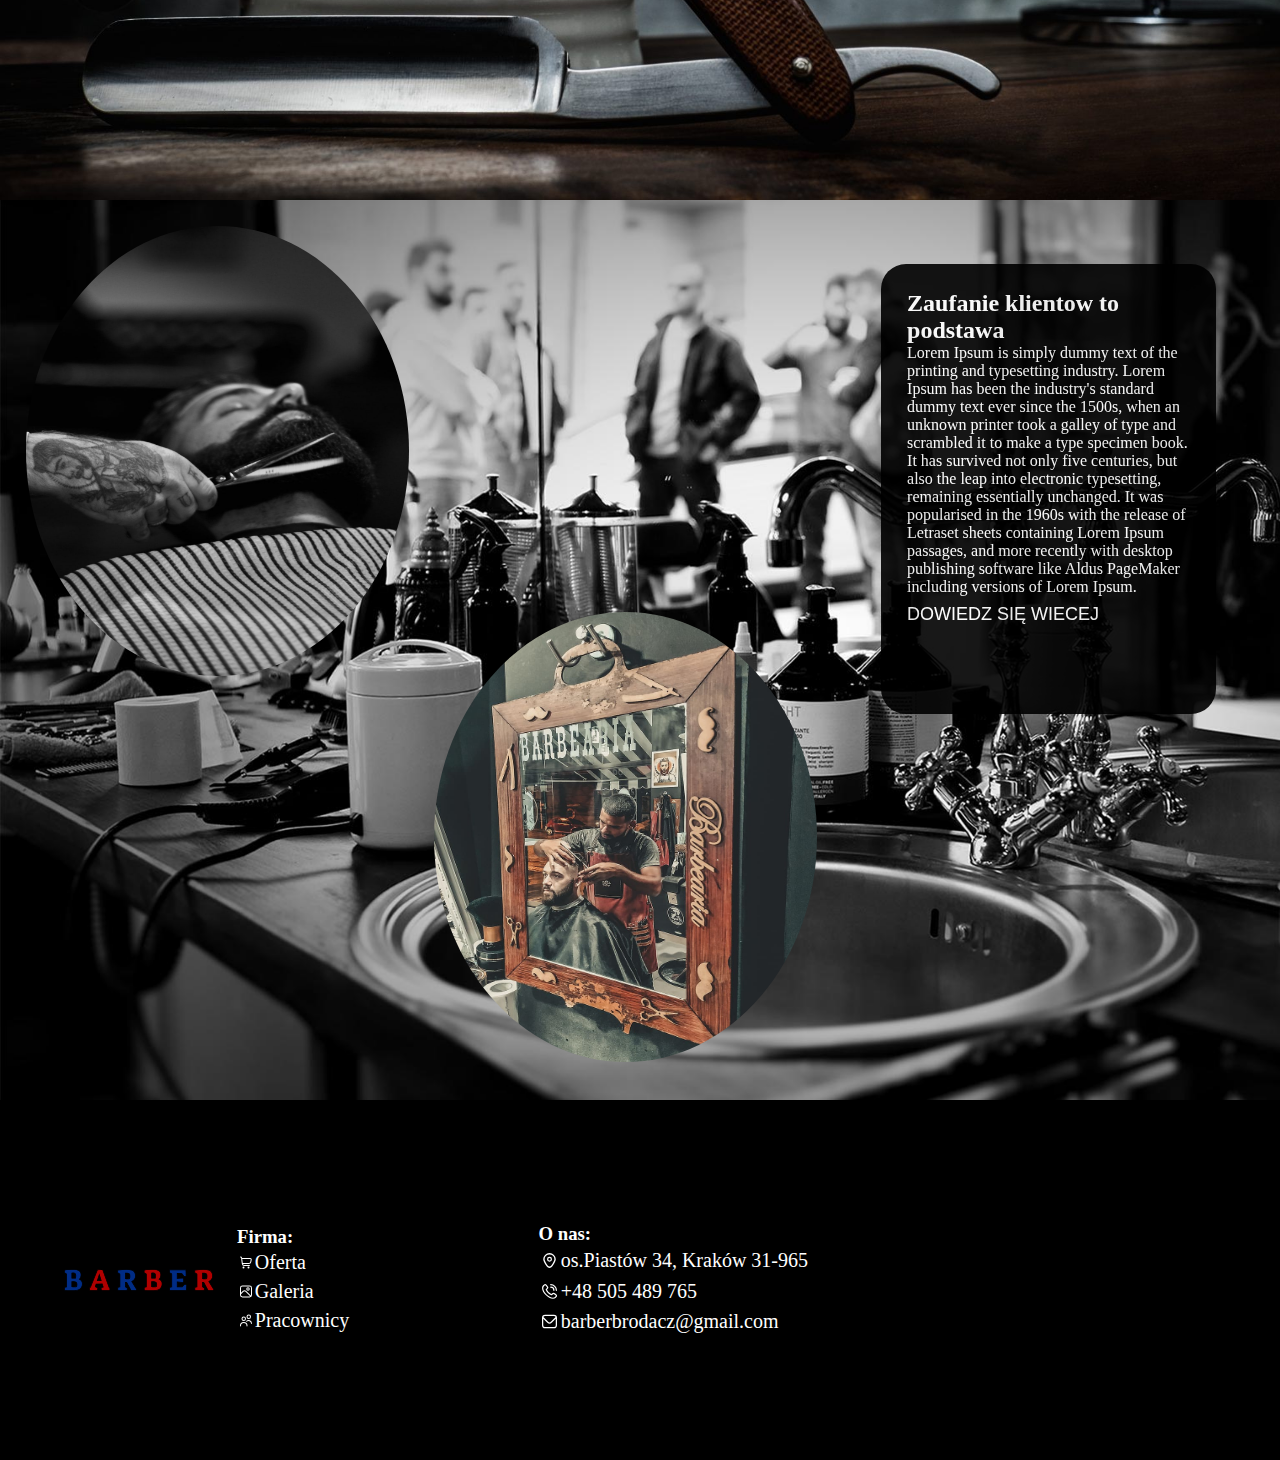
==== commit 43596c66: "." ====
--- a/index.html
+++ b/index.html
@@ -12,20 +12,28 @@
 <body>
     <section class="section-top">
 
-<header>
-    <nav>
-        <a href="index.html"><img class="logo-name" src="IMAGES-SVG/BARBER.svg"></a>
-        <ul>
-            <li id="element"><a href="oferta.html"><button class="btn">Oferta</button></a></li>
-            <li id="element"><a href="galeria.html"><button class="btn">Galeria</button></a></li>    
-            <li id="element"><a href="pracownicy.html"><button class="btn">Pracownicy</button></a></li>
+        <header>
+            <nav class="nav_checkbox">
+                <a href="index.html"><img class="logo-name" src="IMAGES-SVG/BARBER.svg"></a>
+    
+                <input type="checkbox" id="tab-nav" class="tab-nav">
+                <label for="tab-nav" class="label">
+                    <div class="burger"></div>
+                    <div class="burger"></div>
+                    <div class="burger"></div>
+                </label>
+    
+                <ul class="content_nav">
+                    <li id="element"><a href="oferta.html"><button class="btn">Oferta</button></a></li>
+                    <li id="element"><a href="galeria.html"><button class="btn">Galeria</button></a></li>    
+                    <li id="element"><a href="pracownicy.html"><button class="btn">Pracownicy</button></a></li>
+                    
+                </ul>
+                <button class="btn content_nav"><a href="kontakt.html">Kontakt</a></button>
+                
+            </nav>
             
-        </ul>
-        <button class="btn"><a href="kontakt.html">Kontakt</a></button>
-        
-    </nav>
-    
-</header>
+        </header>
 
 
 <section class="main-section">
@@ -103,19 +111,19 @@
     
     
 <footer>
-<div class="div-footer-left">
+
     <img class="logo-footer" src="IMAGES-SVG/BARBER.svg"/>
 
     
-</div>
+
     
 
     <div>
         <h3>Firma:</h3>
         <ul class="information">
-            <a href="#"><li><img class="icon-2"  src="IMAGES-SVG/shopping-cart-free-icon-font.svg" />Oferta</li></a>
-            <a href="#"><li><img class="icon-2"  src="IMAGES-SVG/picture-free-icon-font.svg" />Galeria</li></a>
-            <a href="#"><li><img class="icon-2"  src="IMAGES-SVG/users-free-icon-font.svg" />Pracownicy</li></a>
+            <a href="oferta.html"><li><img class="icon-2"  src="IMAGES-SVG/shopping-cart-free-icon-font.svg" />Oferta</li></a>
+            <a href="galeria.html"><li><img class="icon-2"  src="IMAGES-SVG/picture-free-icon-font.svg" />Galeria</li></a>
+            <a href="pracownicy.html"><li><img class="icon-2"  src="IMAGES-SVG/users-free-icon-font.svg" />Pracownicy</li></a>
         </ul>
     </div>
 
--- a/main-css.css
+++ b/main-css.css
@@ -2,20 +2,12 @@
     margin: 0;
     padding: 0;
     scroll-behavior: smooth;
-
-
-    
-
 }
 
 
 section {
-    
     position: relative;
   }
-
-
-
 
 nav{
     display: flex;
@@ -43,6 +35,108 @@
 .logo-name{
     height: 20px;
 }
+
+
+
+.tab-nav{
+
+    outline: none;
+    display: none;
+
+}
+
+.label{
+
+    display: none;
+    color: white;
+
+}
+
+.burger{
+
+    width: 35px;
+    height: 5px;
+    background-color: white;
+    margin-top: 5px;
+
+}
+
+@media screen and (max-width: 1000px) {
+    nav{
+        display: flex;
+        flex-direction: column;
+    }
+
+    .label{
+
+        display: grid;
+        cursor: pointer;
+        grid-column: 3;
+        padding-right: 10px;
+        align-self: flex-end;
+        
+        
+
+    }
+
+    .content_nav{
+
+        display: grid;
+        grid-template-columns: 1fr;
+        grid-column: 1/4;
+        text-align: center;
+        max-height: 0;
+        overflow: hidden;
+        transition: all ease-in-out 0.6s;
+
+    }
+
+    .nav_checkbox input:checked ~ .content_nav{
+
+        max-height: 500px;
+
+    }
+
+    .content_nav li{
+
+        padding: 15px 0px;
+
+    }
+
+    .logo-name{
+        margin-top: 10px;
+    }
+
+    nav ul li{
+        
+        gap: 0;
+        padding: 0;
+    }
+
+}
+
+
+
+
+
+
+
+
+
+
+
+
+
+
+
+
+
+
+
+
+
+
+
 
 
 
@@ -83,7 +177,11 @@
     .main-section{
         flex-direction: column;
         justify-content: center;
-    }}
+    }
+    .circle-barber{
+        width: 500px;
+    }
+}
 
 .title1{
     display: flex;
@@ -285,8 +383,8 @@
 
 
 .zdj-left{
-    height: 50%;
-    width: 25%;
+    height: 450px;
+    width: 450px;
     border-radius: 50%;
     margin: 2%;
 
@@ -294,8 +392,8 @@
 
 
 .zdj-2137{
-    height: 50%;
-    width: 25%;
+    height: 450px;
+    width: 450px;
     border-radius: 50%;
     align-self: flex-end;
     margin-bottom: 3%;
@@ -314,23 +412,33 @@
     }
     .zdj-2137{
         align-self: auto;
+        height: 400px;
+        
     }
     .tekst-lewy{
         width: 80%;
-        height: 30%;
-    }
-
-
-
-}
-
-
+        height: 31%;
+    }
+
+
+
+}
+
+@media screen and (max-width: 1300px) and (min-width: 1201px) {
+    .tekst-lewy{
+        
+        height: 50%;
+    }
+
+
+
+}
 
 
 
 .map{
     width: 600px;
-    height: 90%;
+    height: 300px;
     border: none;
     
 }
@@ -356,7 +464,9 @@
 
 
 .logo-footer{
-    width: 40%;
+    width: 150px;
+    margin-right: 2%;
+    
 }
 
 .icon-2{
@@ -370,7 +480,7 @@
     color: white;
     height: 40%;
     display: flex;
-    justify-content: space-around;
+    justify-content: space-between;
     align-items: center;
     padding-left: 5%;
     padding-right: 5%;
@@ -386,10 +496,12 @@
         flex-direction: column;
         height: auto;
         padding: 0;
-        justify-content: center;
-        align-items: center;
-    }
-
+        align-items: flex-start;
+        padding: 2%;
+    }
+    .information{
+        margin: 2%;
+    }
 
 }
 
@@ -415,13 +527,10 @@
 
 
 
-@media screen and (max-height: 800px) {
+@media screen and (max-width: 1640px) {
     .oferta-body{
-        background-image: url(IMAGES/wallpaper-7.png);
-        background-repeat: no-repeat;
-        background-size: cover;
+        background-color: rgb(43, 43, 43);
         height: 100%;
-        width: 100%;
     }
 
 
@@ -447,6 +556,10 @@
     opacity: 70%;
 }
 
+.box:hover{
+    opacity: 90%;
+}
+
 .oferta-reszta{
     display: flex;
     align-items: center;
@@ -493,12 +606,87 @@
     background-repeat: no-repeat;
     background-size: cover;
     height: 100vh;
-}
-
-
-
-
-
-
-
-
+    
+}
+
+
+@media screen and (max-width: 1440px) {
+    .pracownicy-main{
+        background-color: rgb(43, 43, 43);
+        height: 100%;
+    }
+
+
+}
+
+
+
+
+
+.pracownicy-kontener{
+    display: flex;
+    flex-direction: row;
+    justify-content: center;
+    flex-wrap: wrap;
+}
+
+
+
+.image {
+    position: relative;
+    width: 400px;
+    margin: 3%;
+}
+
+.image__img {
+    display: block;
+    width: 100%;
+}
+
+.image__overlay {
+    position: absolute;
+    top: 0;
+    left: 0;
+    width: 100%;
+    height: 100%;
+    background: rgba(0, 0, 0, 0.6);
+    color: #ffffff;
+    font-family: 'Quicksand', sans-serif;
+    display: flex;
+    flex-direction: column;
+    align-items: center;
+    justify-content: center;
+    opacity: 0;
+    transition: opacity 0.25s;
+}
+
+.image__overlay--blur {
+    backdrop-filter: blur(5px);
+}
+
+.image__overlay--primary {
+    background: rgba(88, 88, 88, 0.5);
+}
+
+.image__overlay > * {
+    transform: translateY(20px);
+    transition: transform 0.25s;
+}
+
+.image__overlay:hover {
+    opacity: 1;
+}
+
+.image__overlay:hover > * {
+    transform: translateY(0);
+}
+
+.image__title {
+    font-size: 2em;
+    font-weight: bold;
+}
+
+.image__description {
+    font-size: 1.25em;
+    margin-top: 0.25em;
+}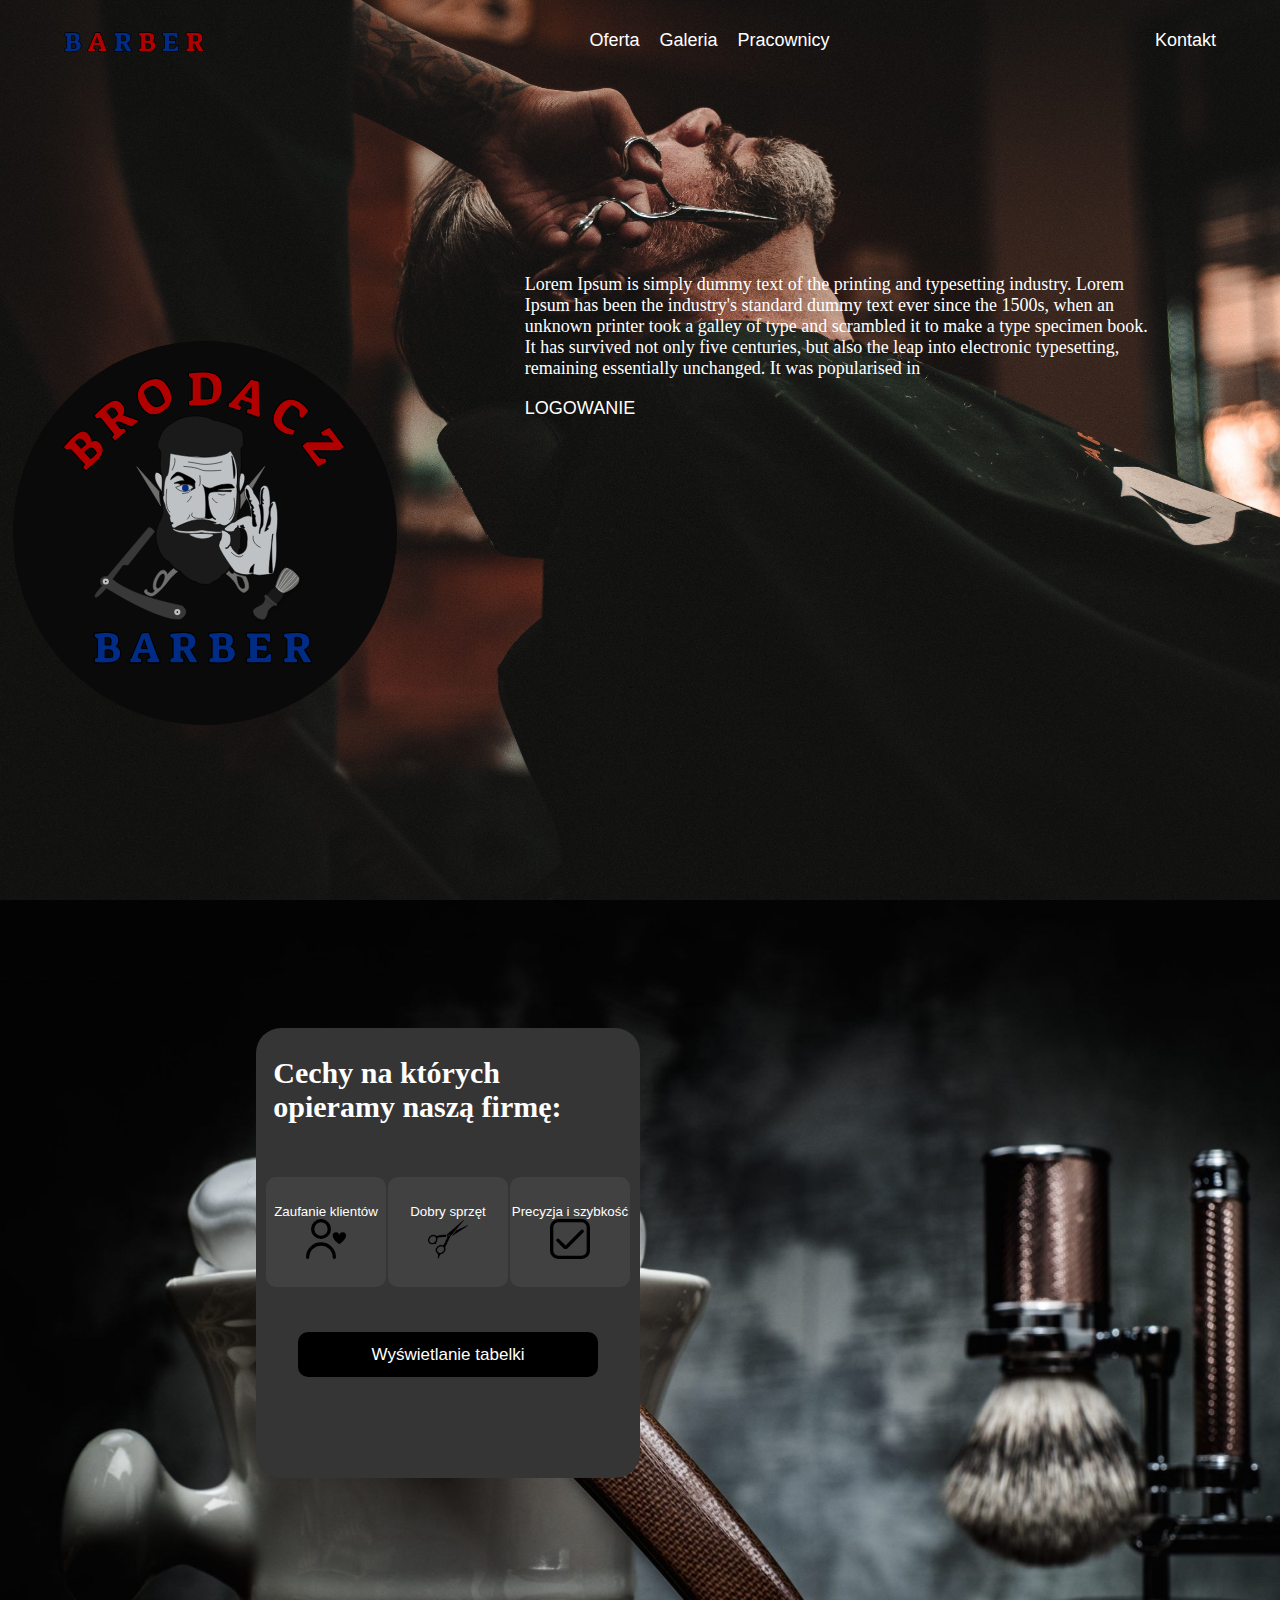
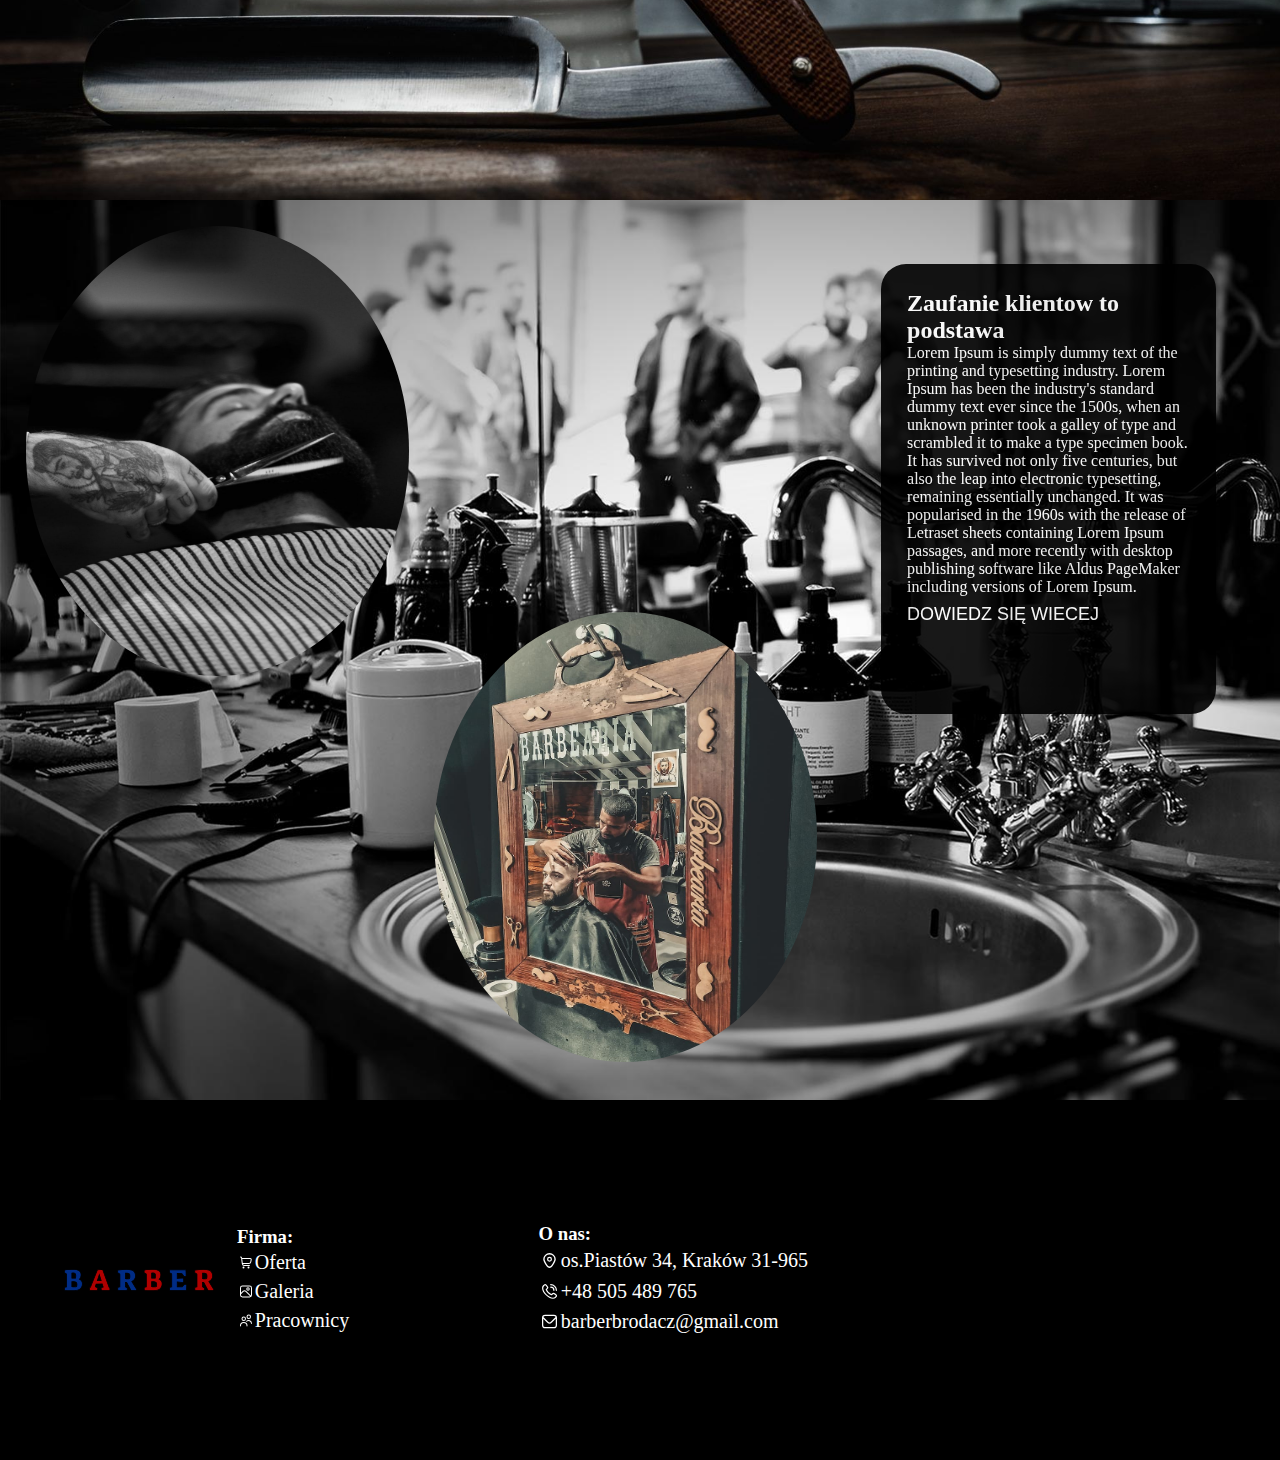
==== commit fa224f78: "" ====
--- a/index.html
+++ b/index.html
@@ -54,7 +54,7 @@
         but also the leap into electronic typesetting, 
         remaining essentially unchanged. It was popularised in</p>
 
-        <a href="#1" class=""><button class="btn" id="button-1">DOWIEDZ SIĘ WIECEJ</button></a>
+        <a href="login.html" class=""><button class="btn" id="button-1">LOGOWANIE</button></a>
 
     </div>
     </section>
@@ -75,7 +75,7 @@
         </div>
 
 <div id="test123">
-    <a><button class="button-2">Zapisz się na wizytę</button></a>
+    <a href="message.php"><button class="button-2">Wyświetlanie tabelki</button></a>
 </div>
     
     
--- a/main-css.css
+++ b/main-css.css
@@ -554,6 +554,7 @@
     align-items: center;
     border-radius: 25px;
     opacity: 70%;
+    text-align: center;
 }
 
 .box:hover{
